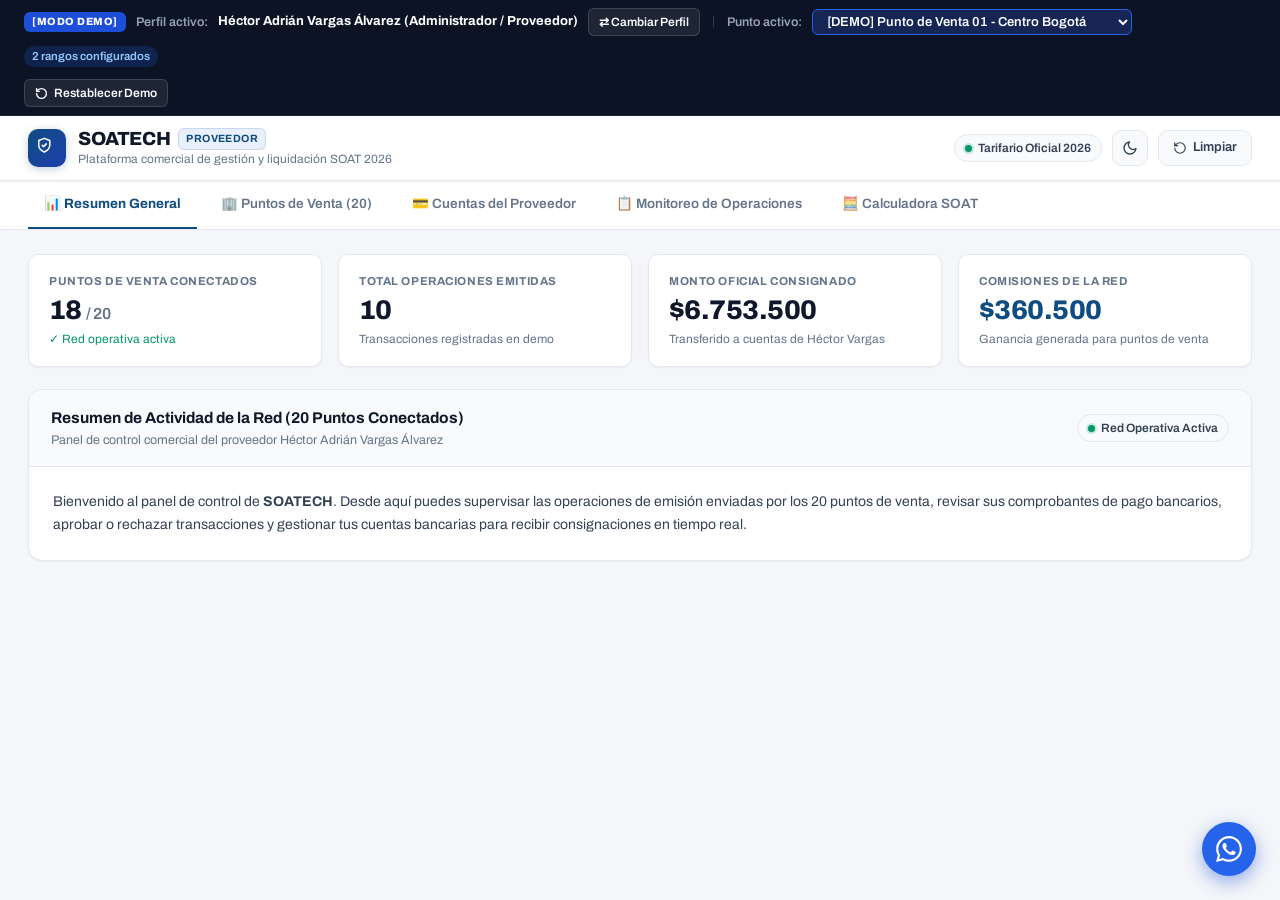
==== index.html @ 5b52b64f "fix: reparar app.js tras merge duplicado y mejorar la demo Correcciones: - app.js tenía un merge mal" ====
<!doctype html>
<html lang="es" data-theme="light">
    <head>
        <meta charset="utf-8" />
        <meta name="viewport" content="width=device-width, initial-scale=1, viewport-fit=cover" />
        <title>SOATECH — Plataforma de Gestión y Liquidación SOAT</title>

        <!-- Tipografía Profesional y Legible -->
        <link rel="preconnect" href="https://fonts.googleapis.com" />
        <link rel="preconnect" href="https://fonts.gstatic.com" crossorigin />
        <link
            href="https://fonts.googleapis.com/css2?family=Archivo:wght@400;500;600;700;800&display=swap"
            rel="stylesheet"
        />

        <!-- Hojas de Estilos Modulares -->
        <link rel="stylesheet" href="css/styles.css" />
        <link rel="stylesheet" href="css/admin.css" />
        <link rel="stylesheet" href="css/pos.css" />
        <link rel="stylesheet" href="css/feedback.css" />
    </head>

    <body>
        <div class="app-container">
            <!-- ============================================================== -->
            <!-- 1. BARRA SUPERIOR DE CONTEXTO DEMO (EXCLUSIVA PARA DEMOSTRACIÓN)-->
            <!-- ============================================================== -->
            <aside class="demo-bar" aria-label="Control de demostración">
                <div class="demo-bar-info">
                    <span class="demo-pill">[MODO DEMO]</span>
                    <span class="demo-label">Perfil activo:</span>
                    <strong id="demoActiveProfileName" style="color: #ffffff">Héctor Vargas (Administrador)</strong>
                    <button
                        type="button"
                        class="btn-demo-switch"
                        id="btnOpenProfileModal"
                        title="Cambiar entre Administrador y Puntos de Venta para la presentación"
                    >
                        ⇄ Cambiar Perfil
                    </button>

                    <span class="demo-separator" aria-hidden="true">|</span>
                    <label for="selectDemoPos" class="demo-label">Punto activo:</label>
                    <select
                        id="selectDemoPos"
                        class="demo-pos-select"
                        title="Selecciona un punto de venta para probar sus comisiones personalizadas"
                    >
                        <!-- Inyectado dinámicamente con los 20 puntos de venta demo -->
                    </select>
                    <span class="demo-scheme-tag" id="demoSchemeTag">Esquema estándar</span>
                </div>

                <div class="demo-bar-actions">
                    <button
                        type="button"
                        class="btn-demo-reset"
                        id="btnDemoResetFactory"
                        title="Restablece comisiones, puntos y cuentas a los valores de fábrica iniciales"
                    >
                        <svg
                            width="13"
                            height="13"
                            viewBox="0 0 24 24"
                            fill="none"
                            stroke="currentColor"
                            stroke-width="2.5"
                            stroke-linecap="round"
                            stroke-linejoin="round"
                            aria-hidden="true"
                        >
                            <path d="M3 12a9 9 0 1 0 9-9 9.75 9.75 0 0 0-6.74 2.74L3 8" />
                            <path d="M3 3v5h5" />
                        </svg>
                        <span>Restablecer Demo</span>
                    </button>
                </div>
            </aside>

            <!-- ============================================================== -->
            <!-- 2. ENCABEZADO SUPERIOR SOATECH                                -->
            <!-- ============================================================== -->
            <header class="top-header">
                <div class="brand-wrapper">
                    <div class="brand-logo-container">
                        <svg
                            class="brand-logo"
                            viewBox="0 0 32 32"
                            fill="none"
                            stroke="currentColor"
                            stroke-width="2.2"
                            stroke-linecap="round"
                            stroke-linejoin="round"
                            aria-hidden="true"
                        >
                            <path d="M12 22s8-4 8-10V5l-8-3-8 3v7c0 6 8 10 8 10z" />
                            <path d="m9 12 2 2 4-4" />
                        </svg>
                    </div>
                    <div>
                        <div class="brand-title-row">
                            <h1 class="brand-title">SOATECH</h1>
                            <span class="brand-badge-sub" id="headerRoleBadge">Proveedor</span>
                        </div>
                        <p class="brand-meta">Plataforma comercial de gestión y liquidación SOAT 2026</p>
                    </div>
                </div>

                <div class="header-actions">
                    <div class="badge-vigencia" title="Tarifa oficial calculada para el año 2026">
                        <span class="indicator-dot"></span>
                        <span>Tarifario Oficial 2026</span>
                    </div>

                    <button
                        type="button"
                        class="btn-icon"
                        id="btnThemeToggle"
                        title="Cambiar tema claro/oscuro"
                        aria-label="Cambiar tema"
                    >
                        <!-- Icono inyectado por app.js -->
                    </button>

                    <button
                        type="button"
                        class="btn-reset"
                        id="btnReset"
                        title="Restablecer todos los campos de la calculadora"
                    >
                        <svg
                            width="14"
                            height="14"
                            viewBox="0 0 24 24"
                            fill="none"
                            stroke="currentColor"
                            stroke-width="2"
                            stroke-linecap="round"
                            stroke-linejoin="round"
                            aria-hidden="true"
                        >
                            <path d="M3 12a9 9 0 1 0 9-9 9.75 9.75 0 0 0-6.74 2.74L3 8" />
                            <path d="M3 3v5h5" />
                        </svg>
                        <span>Limpiar</span>
                    </button>
                </div>
            </header>

            <!-- ============================================================== -->
            <!-- 3. BARRA DE NAVEGACIÓN PRINCIPAL SEGÚN PERFIL                  -->
            <!-- ============================================================== -->
            <nav class="main-nav-tabs" id="mainNavTabs" aria-label="Navegación de módulos">
                <!-- Inyectado dinámicamente según el rol activo (Admin vs POS) -->
            </nav>

            <!-- Banner de alerta de vigencia si el año del sistema no coincide -->
            <div id="avisoVigencia" class="field-error-msg" style="display: none; margin: 16px 28px 0"></div>

            <!-- ============================================================== -->
            <!-- 4. CONTENEDOR DE VISTAS DE LA PLATAFORMA                       -->
            <!-- ============================================================== -->
            <div id="viewsWrapper">
                <!-- ============================================================ -->
                <!-- VISTA A: CALCULADORA SOAT (NÚCLEO PRINCIPAL)                  -->
                <!-- ============================================================ -->
                <div id="viewCalculadora" class="app-view">
                    <main class="workspace-main">
                        <!-- Columna Izquierda: Configuración de Datos en 3 Pasos -->
                        <section class="panel-input" aria-label="Datos del vehículo">
                            <!-- PASO 1: Servicio Oficial de Tránsito -->
                            <div class="step-card" id="stepCard1">
                                <div class="step-header">
                                    <div class="step-title-group">
                                        <span class="step-number">1</span>
                                        <div>
                                            <h2 class="step-title">Servicio del vehículo</h2>
                                            <p class="step-caption">
                                                Casilla “Servicio” en la licencia de tránsito (tarjeta de propiedad).
                                            </p>
                                        </div>
                                    </div>
                                    <span class="step-status-tag" id="stepTag1">Pendiente</span>
                                </div>
                                <div class="service-selector-grid" id="servicesGrid"></div>
                            </div>

                            <!-- PASO 2: Catálogo de Tipos de Vehículo -->
                            <div class="step-card" id="stepCard2">
                                <div class="step-header">
                                    <div class="step-title-group">
                                        <span class="step-number">2</span>
                                        <div>
                                            <h2 class="step-title">Tipo de vehículo</h2>
                                            <p class="step-caption">
                                                Selecciona el tipo registrado en la tarjeta de propiedad.
                                            </p>
                                        </div>
                                    </div>
                                    <span class="step-status-tag" id="stepTag2">Pendiente</span>
                                </div>
                                <div id="typesCatalog"></div>
                            </div>

                            <!-- PASO 3: Parámetros y Características Técnicas -->
                            <div class="step-card" id="stepCard3">
                                <div class="step-header">
                                    <div class="step-title-group">
                                        <span class="step-number">3</span>
                                        <div>
                                            <h2 class="step-title">Características requeridas</h2>
                                            <p class="step-caption">
                                                Datos específicos según el tipo de vehículo seleccionado.
                                            </p>
                                        </div>
                                    </div>
                                    <span class="step-status-tag" id="stepTag3">Pendiente</span>
                                </div>
                                <div class="params-container" id="paramsContainer"></div>
                            </div>
                        </section>

                        <!-- Columna Derecha: Panel de Liquidación y Resultados Inmediatos -->
                        <aside class="panel-summary" aria-label="Liquidación y resultados">
                            <div class="summary-sticky-card">
                                <div class="summary-header">
                                    <div class="summary-header-main">
                                        <span class="summary-header-icon">💳</span>
                                        <div>
                                            <span class="summary-header-title">Liquidación Comercial</span>
                                            <span class="summary-header-sub">Tarifario oficial Colombia 2026</span>
                                        </div>
                                    </div>
                                    <span class="summary-header-pos" id="summaryHeaderPos">Punto de Venta</span>
                                </div>
                                <div class="summary-body" id="summaryContainer" aria-live="polite"></div>
                            </div>
                        </aside>
                    </main>

                    <!-- Tabla Maestra Oficial 2026 -->
                    <section class="master-table-section" aria-label="Tarifario oficial completo">
                        <div class="table-card">
                            <div class="table-header">
                                <div>
                                    <h2 class="table-header-title">Tabla Maestra de Tarifas Oficiales SOAT 2026</h2>
                                    <p style="font-size: 12.5px; color: var(--text-muted); margin-top: 2px">
                                        Tarifas oficiales inmutables establecidas por la regulación nacional para el año
                                        2026.
                                    </p>
                                </div>
                                <div>
                                    <input
                                        type="text"
                                        id="tableSearch"
                                        class="table-search-input"
                                        placeholder="Buscar código, descripción o categoría..."
                                        aria-label="Buscar en tarifario"
                                    />
                                </div>
                            </div>
                            <div class="table-wrapper">
                                <table class="tariffs-table">
                                    <thead>
                                        <tr>
                                            <th style="width: 80px">Código</th>
                                            <th>Descripción Oficial</th>
                                            <th style="text-align: right">Tarifa Oficial (A Consignar)</th>
                                            <th style="text-align: right">Cobro Cliente</th>
                                            <th style="text-align: right">Comisión</th>
                                        </tr>
                                    </thead>
                                    <tbody id="tariffsTableBody"></tbody>
                                </table>
                            </div>
                            <div class="table-footer-notes">
                                <strong>Reglas de liquidación comercial:</strong>
                                El valor a consignar al proveedor corresponde exactamente al precio oficial del
                                tarifario 2026 para punto de venta. Al cliente se le cobra la tarifa oficial más la
                                comisión personalizada asignada a cada punto de venta. Se aplica
                                <em>«redondeo comercial SOATECH»</em> al múltiplo de $1.000 más cercano. Las motos de
                                hasta 200 c.c. poseen cobro plano reglamentario de $390.000.
                            </div>
                        </div>
                    </section>
                </div>

                <!-- ============================================================ -->
                <!-- VISTA B: RESUMEN Y MÉTRICAS ADMIN                            -->
                <!-- ============================================================ -->
                <div id="viewAdminDashboard" class="app-view admin-view-container" style="display: none">
                    <div class="kpi-grid" id="adminKpiGrid">
                        <!-- Inyectado dinámicamente -->
                    </div>

                    <div class="admin-table-card">
                        <div class="admin-card-header">
                            <div>
                                <h3 class="admin-card-title">Resumen de Actividad de la Red (20 Puntos Conectados)</h3>
                                <p style="font-size: 12.5px; color: var(--text-muted); margin-top: 2px">
                                    Panel de control comercial del proveedor Héctor Adrián Vargas Álvarez
                                </p>
                            </div>
                            <span class="badge-vigencia"><span class="indicator-dot"></span> Red Operativa Activa</span>
                        </div>
                        <div style="padding: 24px; color: var(--text-secondary); font-size: 14px; line-height: 1.6">
                            <p>
                                Bienvenido al panel de control de <strong>SOATECH</strong>. Desde aquí puedes supervisar
                                las operaciones de emisión enviadas por los 20 puntos de venta, revisar sus comprobantes
                                de pago bancarios, aprobar o rechazar transacciones y gestionar tus cuentas bancarias
                                para recibir consignaciones en tiempo real.
                            </p>
                        </div>
                    </div>
                </div>

                <!-- ============================================================ -->
                <!-- VISTA C: ADMINISTRACIÓN DE PUNTOS DE VENTA (20 POS)          -->
                <!-- ============================================================ -->
                <div id="viewAdminPos" class="app-view admin-view-container" style="display: none">
                    <!-- Tutorial Minimizable: ¿Necesitas modificar un punto de venta? -->
                    <div class="tutorial-banner-card" id="tutorialPosBanner">
                        <div class="tutorial-banner-content">
                            <div class="tutorial-icon-col">
                                <span class="tutorial-badge-icon">💡</span>
                            </div>
                            <div>
                                <h4 class="tutorial-banner-title">
                                    ¿Necesitas modificar o administrar un punto de venta?
                                </h4>
                                <p class="tutorial-banner-desc">
                                    Puedes <strong>activar o desactivar</strong> establecimientos con un solo clic para
                                    suspender temporalmente su emisión de operaciones sin perder su historial ni sus
                                    datos registrados. También puedes presionar el botón
                                    <strong>«⚙️ Comisiones»</strong> para ajustar sus rangos y montos personalizados de
                                    ganancia.
                                </p>
                            </div>
                        </div>
                        <button
                            type="button"
                            class="btn-minimize-tutorial"
                            id="btnMinimizarTutorialPos"
                            title="Minimizar este tutorial"
                        >
                            ✕ Ocultar
                        </button>
                    </div>

                    <!-- Botón flotante para restaurar tutorial minimizado -->
                    <div class="tutorial-help-pill-container" id="containerRestaurarTutorialPos" style="display: none">
                        <button
                            type="button"
                            class="tutorial-help-pill"
                            id="btnRestaurarTutorialPos"
                            title="Mostrar tutorial de puntos de venta"
                        >
                            <span>💡 Tutorial: Administrar Puntos</span>
                        </button>
                    </div>

                    <div class="admin-table-card">
                        <div class="admin-card-header">
                            <div>
                                <h3 class="admin-card-title">
                                    Administración de Puntos de Venta (20 Establecimientos)
                                </h3>
                                <p style="font-size: 12.5px; color: var(--text-muted); margin-top: 2px">
                                    Habilita o deshabilita puntos y configura sus esquemas de comisión personalizados.
                                </p>
                            </div>
                            <div class="admin-search-box">
                                <input
                                    type="text"
                                    id="searchPosInput"
                                    class="admin-input-search"
                                    placeholder="Buscar por nombre, ciudad o depto..."
                                />
                            </div>
                        </div>

                        <div class="table-wrapper">
                            <table class="tariffs-table">
                                <thead>
                                    <tr>
                                        <th>Código</th>
                                        <th>Establecimiento</th>
                                        <th>Ciudad / Depto</th>
                                        <th>Responsable</th>
                                        <th>Estado</th>
                                        <th>Esquema Comisión</th>
                                        <th style="text-align: right">Acciones</th>
                                    </tr>
                                </thead>
                                <tbody id="adminPosTableBody">
                                    <!-- Inyectado dinámicamente -->
                                </tbody>
                            </table>
                        </div>
                    </div>
                </div>

                <!-- ============================================================ -->
                <!-- VISTA D: DATOS DE CONSIGNACIÓN (EDICIÓN ADMIN)               -->
                <!-- ============================================================ -->
                <div id="viewAdminConsignacion" class="app-view admin-view-container" style="display: none">
                    <div class="admin-table-card">
                        <div class="admin-card-header">
                            <div>
                                <h3 class="admin-card-title">Administración de Cuentas del Proveedor</h3>
                                <p style="font-size: 12.5px; color: var(--text-muted); margin-top: 2px">
                                    Estas son las cuentas donde todos los puntos de venta transferirán el valor oficial
                                    del SOAT.
                                </p>
                            </div>
                            <button type="button" class="btn-primary-action" id="btnSaveConsignacionAdmin">
                                Guardar Cambios
                            </button>
                        </div>

                        <div class="admin-form-grid" id="adminConsignacionForms">
                            <!-- Inyectado dinámicamente -->
                        </div>
                    </div>
                </div>

                <!-- ============================================================ -->
                <!-- VISTA E: MONITOREO DE OPERACIONES (ADMIN GLOBAL)             -->
                <!-- ============================================================ -->
                <div id="viewAdminOperaciones" class="app-view admin-view-container" style="display: none">
                    <div class="admin-table-card">
                        <div class="admin-card-header">
                            <div>
                                <h3 class="admin-card-title">Historial Global de Operaciones y Auditoría de Pagos</h3>
                                <p style="font-size: 12.5px; color: var(--text-muted); margin-top: 2px">
                                    Haz clic en cualquier operación para abrir su comprobante bancario y aprobar o
                                    rechazar la transacción.
                                </p>
                            </div>
                            <div class="admin-search-box">
                                <select
                                    id="filterPosSelect"
                                    class="form-input"
                                    style="height: 38px; padding: 0 8px; font-size: 13px"
                                >
                                    <option value="">Todos los puntos de venta</option>
                                </select>

                                <select
                                    id="filterEstadoSelectAdmin"
                                    class="form-input"
                                    style="height: 38px; padding: 0 8px; font-size: 13px"
                                >
                                    <option value="">Todos los estados</option>
                                    <option value="Pendiente de revisión">Pendiente de revisión</option>
                                    <option value="Confirmada">Confirmadas</option>
                                    <option value="Rechazada">Rechazadas</option>
                                </select>

                                <input
                                    type="text"
                                    id="searchOperacionesInput"
                                    class="admin-input-search"
                                    placeholder="Buscar ID, placa, vehículo o referencia..."
                                />
                            </div>
                        </div>

                        <div class="table-wrapper">
                            <table class="tariffs-table">
                                <thead>
                                    <tr>
                                        <th>ID Operación</th>
                                        <th>Punto de Venta</th>
                                        <th>Fecha y Hora</th>
                                        <th>Vehículo / Placa</th>
                                        <th style="text-align: right">A Consignar</th>
                                        <th style="text-align: right">Comisión POS</th>
                                        <th style="text-align: right">Total Cobrado</th>
                                        <th>Estado</th>
                                        <th style="text-align: center">Detalle</th>
                                    </tr>
                                </thead>
                                <tbody id="adminOperacionesTableBody">
                                    <!-- Inyectado dinámicamente -->
                                </tbody>
                            </table>
                        </div>
                    </div>
                </div>

                <!-- ============================================================ -->
                <!-- VISTA F: DATOS DE CONSIGNACIÓN (CONSULTA PUNTO DE VENTA)     -->
                <!-- ============================================================ -->
                <div id="viewPosConsignacion" class="app-view admin-view-container" style="display: none">
                    <div class="admin-table-card" style="padding: 24px">
                        <div style="margin-bottom: 20px">
                            <h2
                                style="
                                    font-size: 20px;
                                    font-weight: 800;
                                    color: var(--text-primary);
                                    margin-bottom: 4px;
                                "
                            >
                                Cuentas Oficiales para Consignar al Proveedor
                            </h2>
                            <p style="font-size: 13.5px; color: var(--text-muted)">
                                Transfiere el <strong>valor oficial a consignar</strong> a cualquiera de las siguientes
                                cuentas habilitadas por el proveedor oficial
                                <strong>Héctor Adrián Vargas Álvarez</strong>:
                            </p>
                        </div>

                        <div class="consignacion-grid" id="posConsignacionCards">
                            <!-- Inyectado dinámicamente con copiado de número y llave Daviplata -->
                        </div>

                        <!-- Bloque de Soporte del Proveedor (Héctor Vargas - Verde) -->
                        <div style="margin-top: 28px">
                            <div class="support-provider-card">
                                <div class="support-banner-info">
                                    <span class="support-tag-provider">Atención del Proveedor</span>
                                    <h3 class="support-banner-title">
                                        ¿Tienes dudas sobre una consignación o necesitas soporte del proveedor?
                                    </h3>
                                    <p class="support-banner-desc">
                                        Comunícate directamente con <strong>Héctor Vargas</strong> para verificar
                                        acreditaciones o asistencia comercial.
                                    </p>
                                </div>
                                <a
                                    href="https://wa.me/573203388051?text=Hola%20H%C3%A9ctor,%20necesito%20asistencia%20con%20una%20consignaci%C3%B3n%20en%20SOATECH"
                                    class="btn-whatsapp-provider"
                                    target="_blank"
                                    rel="noopener"
                                >
                                    <svg width="20" height="20" viewBox="0 0 24 24" fill="currentColor">
                                        <path
                                            d="M.057 24l1.687-6.163c-1.041-1.804-1.588-3.849-1.587-5.946.003-6.556 5.338-11.891 11.893-11.891 3.181.001 6.167 1.24 8.413 3.488 2.245 2.248 3.481 5.236 3.48 8.414-.003 6.557-5.338 11.892-11.893 11.892-1.99-.001-3.951-.5-5.688-1.448l-6.305 1.654zm6.597-3.807c1.676.995 3.276 1.591 5.392 1.592 5.448 0 9.886-4.434 9.889-9.885.002-5.462-4.415-9.89-9.881-9.892-5.452 0-9.887 4.434-9.889 9.884-.001 2.225.651 3.891 1.746 5.634l-.999 3.648 3.742-.981zm11.387-5.464c-.074-.124-.272-.198-.57-.347-.297-.149-1.758-.868-2.031-.967-.272-.099-.47-.149-.669.149-.198.297-.768.967-.941 1.165-.173.198-.347.223-.644.074-.297-.149-1.255-.462-2.39-1.475-.883-.788-1.48-1.761-1.653-2.059-.173-.297-.018-.458.13-.606.134-.133.297-.347.446-.521.151-.172.2-.296.3-.495.099-.198.05-.372-.025-.521-.075-.148-.669-1.611-.916-2.206-.242-.579-.487-.501-.669-.51l-.57-.01c-.198 0-.52.074-.792.372s-1.04 1.016-1.04 2.479 1.065 2.876 1.213 3.074c.149.198 2.095 3.2 5.076 4.487.709.306 1.263.489 1.694.626.712.226 1.36.194 1.872.118.571-.085 1.758-.719 2.006-1.413.248-.695.248-1.29.173-1.414z"
                                        />
                                    </svg>
                                    <span>WhatsApp Proveedor (Héctor)</span>
                                </a>
                            </div>
                        </div>
                    </div>
                </div>

                <!-- ============================================================ -->
                <!-- VISTA G: MIS COMISIONES (PUNTO DE VENTA)                     -->
                <!-- ============================================================ -->
                <div id="viewPosComisiones" class="app-view admin-view-container" style="display: none">
                    <div class="admin-table-card">
                        <div class="admin-card-header">
                            <div>
                                <h3 class="admin-card-title">Estructura de Comisiones de tu Establecimiento</h3>
                                <p style="font-size: 12.5px; color: var(--text-muted); margin-top: 2px">
                                    Estas son las comisiones asignadas por el proveedor Héctor Vargas para tu punto de
                                    venta.
                                </p>
                            </div>
                            <span class="badge-vigencia" id="posComisionesBadge">Configuración Activa</span>
                        </div>
                        <div class="table-wrapper">
                            <table class="tariffs-table">
                                <thead>
                                    <tr>
                                        <th>Rango de Precio SOAT</th>
                                        <th style="text-align: right">Comisión por Venta</th>
                                        <th>Descripción / Condición</th>
                                    </tr>
                                </thead>
                                <tbody id="posComisionesTableBody">
                                    <!-- Inyectado dinámicamente -->
                                </tbody>
                            </table>
                        </div>
                    </div>
                </div>

                <!-- ============================================================ -->
                <!-- VISTA H: MIS OPERACIONES (PUNTO DE VENTA)                    -->
                <!-- ============================================================ -->
                <div id="viewPosOperaciones" class="app-view admin-view-container" style="display: none">
                    <div class="admin-table-card">
                        <div class="admin-card-header">
                            <div>
                                <h3 class="admin-card-title">Historial de Operaciones de tu Punto de Venta</h3>
                                <p style="font-size: 12.5px; color: var(--text-muted); margin-top: 2px">
                                    Ventas de SOAT emitidas exclusivamente por tu establecimiento con seguimiento de
                                    estado.
                                </p>
                            </div>
                            <div class="admin-search-box">
                                <select
                                    id="filterEstadoSelectPos"
                                    class="form-input"
                                    style="height: 38px; padding: 0 8px; font-size: 13px"
                                >
                                    <option value="">Todos los estados</option>
                                    <option value="Pendiente de revisión">Pendiente de revisión</option>
                                    <option value="Confirmada">Confirmadas</option>
                                    <option value="Rechazada">Rechazadas</option>
                                </select>
                            </div>
                        </div>
                        <div class="table-wrapper">
                            <table class="tariffs-table">
                                <thead>
                                    <tr>
                                        <th>ID Operación</th>
                                        <th>Fecha y Hora</th>
                                        <th>Vehículo / Placa</th>
                                        <th style="text-align: right">Valor a Consignar</th>
                                        <th style="text-align: right">Tu Comisión</th>
                                        <th style="text-align: right">Total Cobrado</th>
                                        <th>Estado</th>
                                        <th style="text-align: center">Acción</th>
                                    </tr>
                                </thead>
                                <tbody id="posOperacionesTableBody">
                                    <!-- Inyectado dinámicamente -->
                                </tbody>
                            </table>
                        </div>
                    </div>
                </div>

                <!-- ============================================================ -->
                <!-- VISTA I: SOPORTE TÉCNICO DIRECTO (SEPARACIÓN ESTRICTA)       -->
                <!-- ============================================================ -->
                <div id="viewPosSoporte" class="app-view admin-view-container" style="display: none">
                    <div class="support-channels-grid">
                        <!-- Canal 1: Soporte Técnico SOATECH (Plataforma - AZUL INSTITUCIONAL) -->
                        <div class="support-channel-card channel-platform">
                            <div class="channel-badge platform-badge">Soporte Plataforma</div>
                            <h3 class="channel-title">Soporte Técnico SOATECH</h3>
                            <p class="channel-desc">
                                Atención sobre el funcionamiento de la plataforma web, incidencias en la calculadora,
                                problemas de inicio de sesión o dudas técnicas generales del sistema.
                            </p>
                            <div class="channel-info-item">
                                <span class="info-label">Línea de soporte técnico:</span>
                                <span class="info-val">+57 324 442 5912</span>
                            </div>
                            <a
                                href="https://wa.me/573244425912?text=Hola,%20necesito%20soporte%20t%C3%A9cnico%20en%20la%20plataforma%20SOATECH"
                                class="btn-channel-action btn-blue-action"
                                target="_blank"
                                rel="noopener"
                            >
                                <svg width="18" height="18" viewBox="0 0 24 24" fill="currentColor">
                                    <path
                                        d="M.057 24l1.687-6.163c-1.041-1.804-1.588-3.849-1.587-5.946.003-6.556 5.338-11.891 11.893-11.891 3.181.001 6.167 1.24 8.413 3.488 2.245 2.248 3.481 5.236 3.48 8.414-.003 6.557-5.338 11.892-11.893 11.892-1.99-.001-3.951-.5-5.688-1.448l-6.305 1.654zm6.597-3.807c1.676.995 3.276 1.591 5.392 1.592 5.448 0 9.886-4.434 9.889-9.885.002-5.462-4.415-9.89-9.881-9.892-5.452 0-9.887 4.434-9.889 9.884-.001 2.225.651 3.891 1.746 5.634l-.999 3.648 3.742-.981zm11.387-5.464c-.074-.124-.272-.198-.57-.347-.297-.149-1.758-.868-2.031-.967-.272-.099-.47-.149-.669.149-.198.297-.768.967-.941 1.165-.173.198-.347.223-.644.074-.297-.149-1.255-.462-2.39-1.475-.883-.788-1.48-1.761-1.653-2.059-.173-.297-.018-.458.13-.606.134-.133.297-.347.446-.521.151-.172.2-.296.3-.495.099-.198.05-.372-.025-.521-.075-.148-.669-1.611-.916-2.206-.242-.579-.487-.501-.669-.51l-.57-.01c-.198 0-.52.074-.792.372s-1.04 1.016-1.04 2.479 1.065 2.876 1.213 3.074c.149.198 2.095 3.2 5.076 4.487.709.306 1.263.489 1.694.626.712.226 1.36.194 1.872.118.571-.085 1.758-.719 2.006-1.413.248-.695.248-1.29.173-1.414z"
                                    />
                                </svg>
                                <span>Contactar Soporte SOATECH</span>
                            </a>
                        </div>

                        <!-- Canal 2: Soporte del Proveedor (Héctor Vargas - VERDE PROVEEDOR) -->
                        <div class="support-channel-card channel-provider">
                            <div class="channel-badge provider-badge">Proveedor Oficial</div>
                            <h3 class="channel-title">Soporte del Proveedor</h3>
                            <p class="channel-desc">
                                Atención directa con <strong>Héctor Vargas</strong> para confirmación de consignaciones,
                                revisión de pagos rechazados, aclaración de comisiones o emisiones especiales.
                            </p>
                            <div class="channel-info-item">
                                <span class="info-label">Contacto del proveedor:</span>
                                <span class="info-val">320 338 80 51 (Héctor Vargas)</span>
                            </div>
                            <a
                                href="https://wa.me/573203388051?text=Hola%20H%C3%A9ctor,%20necesito%20asistencia%20con%20una%20consignaci%C3%B3n%20en%20SOATECH"
                                class="btn-channel-action btn-green-action"
                                target="_blank"
                                rel="noopener"
                            >
                                <svg width="18" height="18" viewBox="0 0 24 24" fill="currentColor">
                                    <path
                                        d="M.057 24l1.687-6.163c-1.041-1.804-1.588-3.849-1.587-5.946.003-6.556 5.338-11.891 11.893-11.891 3.181.001 6.167 1.24 8.413 3.488 2.245 2.248 3.481 5.236 3.48 8.414-.003 6.557-5.338 11.892-11.893 11.892-1.99-.001-3.951-.5-5.688-1.448l-6.305 1.654zm6.597-3.807c1.676.995 3.276 1.591 5.392 1.592 5.448 0 9.886-4.434 9.889-9.885.002-5.462-4.415-9.89-9.881-9.892-5.452 0-9.887 4.434-9.889 9.884-.001 2.225.651 3.891 1.746 5.634l-.999 3.648 3.742-.981zm11.387-5.464c-.074-.124-.272-.198-.57-.347-.297-.149-1.758-.868-2.031-.967-.272-.099-.47-.149-.669.149-.198.297-.768.967-.941 1.165-.173.198-.347.223-.644.074-.297-.149-1.255-.462-2.39-1.475-.883-.788-1.48-1.761-1.653-2.059-.173-.297-.018-.458.13-.606.134-.133.297-.347.446-.521.151-.172.2-.296.3-.495.099-.198.05-.372-.025-.521-.075-.148-.669-1.611-.916-2.206-.242-.579-.487-.501-.669-.51l-.57-.01c-.198 0-.52.074-.792.372s-1.04 1.016-1.04 2.479 1.065 2.876 1.213 3.074c.149.198 2.095 3.2 5.076 4.487.709.306 1.263.489 1.694.626.712.226 1.36.194 1.872.118.571-.085 1.758-.719 2.006-1.413.248-.695.248-1.29.173-1.414z"
                                    />
                                </svg>
                                <span>Contactar a Héctor Vargas</span>
                            </a>
                        </div>
                    </div>
                </div>
            </div>

            <!-- ============================================================== -->
            <!-- 5. BOTÓN FLOTANTE RÁPIDO DE WHATSAPP (SOPORTE SOATECH - AZUL)  -->
            <!-- ============================================================== -->
            <a
                href="https://wa.me/573244425912?text=Hola,%20necesito%20soporte%20t%C3%A9cnico%20en%20la%20plataforma%20SOATECH"
                class="floating-whatsapp-btn"
                target="_blank"
                rel="noopener"
                title="Soporte técnico SOATECH vía WhatsApp"
                aria-label="WhatsApp Soporte Técnico SOATECH"
            >
                <svg width="26" height="26" viewBox="0 0 24 24" fill="currentColor">
                    <path
                        d="M.057 24l1.687-6.163c-1.041-1.804-1.588-3.849-1.587-5.946.003-6.556 5.338-11.891 11.893-11.891 3.181.001 6.167 1.24 8.413 3.488 2.245 2.248 3.481 5.236 3.48 8.414-.003 6.557-5.338 11.892-11.893 11.892-1.99-.001-3.951-.5-5.688-1.448l-6.305 1.654zm6.597-3.807c1.676.995 3.276 1.591 5.392 1.592 5.448 0 9.886-4.434 9.889-9.885.002-5.462-4.415-9.89-9.881-9.892-5.452 0-9.887 4.434-9.889 9.884-.001 2.225.651 3.891 1.746 5.634l-.999 3.648 3.742-.981zm11.387-5.464c-.074-.124-.272-.198-.57-.347-.297-.149-1.758-.868-2.031-.967-.272-.099-.47-.149-.669.149-.198.297-.768.967-.941 1.165-.173.198-.347.223-.644.074-.297-.149-1.255-.462-2.39-1.475-.883-.788-1.48-1.761-1.653-2.059-.173-.297-.018-.458.13-.606.134-.133.297-.347.446-.521.151-.172.2-.296.3-.495.099-.198.05-.372-.025-.521-.075-.148-.669-1.611-.916-2.206-.242-.579-.487-.501-.669-.51l-.57-.01c-.198 0-.52.074-.792.372s-1.04 1.016-1.04 2.479 1.065 2.876 1.213 3.074c.149.198 2.095 3.2 5.076 4.487.709.306 1.263.489 1.694.626.712.226 1.36.194 1.872.118.571-.085 1.758-.719 2.006-1.413.248-.695.248-1.29.173-1.414z"
                    />
                </svg>
                <span class="floating-tooltip">Soporte Técnico SOATECH</span>
            </a>

            <!-- ============================================================== -->
            <!-- 6. MODALES DEMO DE LA PLATAFORMA                              -->
            <!-- ============================================================== -->

            <!-- Modal 1: Selector Rápido de Perfil Demo -->
            <div class="modal-backdrop" id="modalDemoAuth">
                <div class="modal-content">
                    <div class="modal-header">
                        <h3 class="modal-title">Acceso y Selección de Perfil Demo</h3>
                        <button type="button" class="modal-close-btn" id="btnCloseAuthModal">&times;</button>
                    </div>
                    <div class="modal-body">
                        <p style="font-size: 13px; color: var(--text-muted); line-height: 1.4">
                            Esta es una <strong>herramienta de presentación comercial</strong>. Permite ingresar
                            inmediatamente como el Proveedor Héctor Vargas o como cualquiera de los Puntos de Venta para
                            evidenciar cómo cambian los permisos y las pantallas:
                        </p>

                        <div style="display: flex; flex-direction: column; gap: 12px; margin-top: 12px">
                            <button
                                type="button"
                                class="service-btn"
                                id="btnSelectAdminProfile"
                                style="border-left: 4px solid var(--accent-primary)"
                            >
                                <span class="service-btn-title">🛡️ Administrador / Proveedor (Héctor Vargas)</span>
                                <span class="service-btn-desc"
                                    >Acceso a los 20 puntos de venta, comisiones, auditoría de comprobantes y monitoreo
                                    global de operaciones.</span
                                >
                            </button>

                            <button
                                type="button"
                                class="service-btn"
                                id="btnSelectPos1Profile"
                                style="border-left: 4px solid var(--success-solid)"
                            >
                                <span class="service-btn-title">🏪 Punto de Venta 01 (Bogotá - Esquema Estándar)</span>
                                <span class="service-btn-desc"
                                    >Calculadora de mostrador con comisión estándar ($25k / $30k), consulta de cuentas y
                                    registro de operaciones.</span
                                >
                            </button>

                            <button
                                type="button"
                                class="service-btn"
                                id="btnSelectPos2Profile"
                                style="border-left: 4px solid #8b5cf6"
                            >
                                <span class="service-btn-title"
                                    >🏪 Punto de Venta 02 (Medellín - Esquema Preferencial)</span
                                >
                                <span class="service-btn-desc"
                                    >Calculadora de mostrador con comisiones mayores ($30k / $35k) para demostrar
                                    liquidación diferenciada.</span
                                >
                            </button>
                        </div>
                    </div>
                    <div class="modal-footer">
                        <button type="button" class="btn-action-sm" id="btnCancelAuthModal">Cerrar</button>
                    </div>
                </div>
            </div>

            <!-- Modal 2: Editor de Comisiones de Punto de Venta (Admin) -->
            <div class="modal-backdrop" id="modalEditComisiones">
                <div class="modal-content">
                    <div class="modal-header">
                        <h3 class="modal-title" id="editComisionesTitle">Configurar Comisiones del Punto</h3>
                        <button type="button" class="modal-close-btn" id="btnCloseComisionesModal">&times;</button>
                    </div>
                    <div class="modal-body">
                        <div id="comisionesFormContainer">
                            <!-- Inyectado dinámicamente -->
                        </div>
                    </div>
                    <div class="modal-footer">
                        <button type="button" class="btn-action-sm" id="btnCancelComisionesModal">Cancelar</button>
                        <button type="button" class="btn-primary-action" id="btnSaveComisionesModal">
                            Guardar Comisiones
                        </button>
                    </div>
                </div>
            </div>

            <!-- Modal 3: Detalle de Operación y Auditoría de Comprobante (Admin - Héctor) -->
            <div class="modal-backdrop" id="modalDetalleOperacionAdmin">
                <div class="modal-content modal-content-wide">
                    <div class="modal-header">
                        <div id="detalleOpHeader">
                            <h3 class="modal-title">Detalle de Operación</h3>
                            <span style="font-size: 12px; color: var(--text-muted)"
                                >Auditoría de pago y comprobante</span
                            >
                        </div>
                        <button type="button" class="modal-close-btn" id="btnCerrarDetalleOpModal">&times;</button>
                    </div>
                    <div class="modal-body" id="detalleOpBody">
                        <!-- Inyectado dinámicamente con desglose, comprobante e historial -->
                    </div>
                    <div class="modal-footer" id="detalleOpFooter">
                        <!-- Botones inyectados dinámicamente según el estado (Confirmar/Rechazar si está pendiente) -->
                    </div>
                </div>
            </div>

            <!-- Modal 4: Registrar Operación con Comprobante (Punto de Venta) -->
            <div class="modal-backdrop" id="modalRegistroPagoPos">
                <div class="modal-content">
                    <div class="modal-header">
                        <h3 class="modal-title">Registrar Operación con Comprobante</h3>
                        <button type="button" class="modal-close-btn" id="btnCerrarRegistroPagoPos">&times;</button>
                    </div>
                    <div class="modal-body" id="registroPagoBody">
                        <!-- Inyectado dinámicamente con desglose y formulario de comprobante -->
                    </div>
                    <div class="modal-footer">
                        <button type="button" class="btn-action-sm" id="btnCancelarPagoPos">Cancelar</button>
                        <button type="button" class="btn-primary-action" id="btnEnviarPagoPos">
                            Enviar para Revisión
                        </button>
                    </div>
                </div>
            </div>

            <!-- Modal 5: Corregir y Reenviar Comprobante Rechazado (Punto de Venta) -->
            <div class="modal-backdrop" id="modalCorregirPagoPos">
                <div class="modal-content">
                    <div class="modal-header">
                        <h3 class="modal-title" style="color: var(--error-text)">Corregir Comprobante Rechazado</h3>
                        <button type="button" class="modal-close-btn" id="btnCerrarCorregirPagoPos">&times;</button>
                    </div>
                    <div class="modal-body" id="corregirPagoBody">
                        <!-- Inyectado dinámicamente con motivo del rechazo y nuevos campos -->
                    </div>
                    <div class="modal-footer">
                        <button type="button" class="btn-action-sm" id="btnCancelarCorregirPos">Cancelar</button>
                        <button type="button" class="btn-primary-action" id="btnEnviarCorregirPos">
                            Reenviar Comprobante Corregido
                        </button>
                    </div>
                </div>
            </div>
        </div>

        <!-- ============================================================== -->
        <!-- 7. SCRIPTS MODULARES (CAPA DE SERVICIOS Y MOTOR DE CÁLCULO)   -->
        <!-- ============================================================== -->
        <script src="js/data/mockData.js"></script>
        <script src="js/services/mockStorage.js"></script>
        <script src="js/services/authService.js"></script>
        <script src="js/services/posService.js"></script>
        <script src="js/services/consignacionService.js"></script>
        <script src="js/services/operacionesService.js"></script>

        <!-- Motor Oficial de Tarifas y Cálculo SOAT 2026 -->
        <script src="js/tarifas.js"></script>
        <script src="js/calculadora.js"></script>

        <!-- Orquestador Principal de la Plataforma -->
        <script src="js/app.js"></script>
    </body>
</html>
---- css/styles.css ----
/**
 * ============================================================================
 * ESTILOS VISUALES GENERALES — PLATAFORMA SOATECH 2026
 * ============================================================================
 * Identidad Visual: Minimalista, editorial, profesional y comercial.
 * Aprovechamiento de pantalla completa sin clichés de IA.
 * Paleta coherente: Azul institucional, Verde proveedor/aprobado, Naranja advertencia/pendiente, Rojo crítico/rechazado.
 */

/* ----------------------------------------------------------------------------
 * 1. Variables de Diseño (Design Tokens) - Modo Claro y Oscuro
 * ------------------------------------------------------------------------- */
:root {
    /* Paleta Neutra Editorial (Modo Claro) */
    --bg-app: #f4f6f9;
    --bg-surface: #ffffff;
    --bg-surface-alt: #f8fafc;
    --bg-hover: #f1f5f9;
    --bg-active: #e2e8f0;

    /* Tipografía y Textos */
    --text-primary: #0f172a;
    --text-secondary: #334155;
    --text-muted: #64748b;
    --text-inverted: #ffffff;

    /* Bordes y Separadores */
    --border-subtle: #e2e8f0;
    --border-medium: #cbd5e1;
    --border-strong: #94a3b8;

    /* Semántica de Colores SOATECH */
    /* Azul: Institucional y Soporte Técnico de la Plataforma */
    --accent-primary: #0f4c81;
    --accent-hover: #0b3761;
    --accent-subtle: #e8f0fe;
    --color-blue-brand: #2563eb;
    --color-blue-bg: #eff6ff;
    --color-blue-border: #bfdbfe;

    /* Verde: Proveedor, Operaciones Confirmadas y Ganancia Positiva */
    --success-bg: #ecfdf5;
    --success-border: #a7f3d0;
    --success-text: #065f46;
    --success-solid: #059669;
    --color-green-provider: #059669;

    /* Naranja: Operaciones Pendientes de Revisión y Advertencias */
    --warning-bg: #fffbeb;
    --warning-border: #fde68a;
    --warning-text: #92400e;
    --warning-solid: #d97706;
    --color-orange-pending: #d97706;

    /* Rojo: Operaciones Rechazadas y Acciones Críticas */
    --error-bg: #fef2f2;
    --error-border: #fecaca;
    --error-text: #991b1b;
    --error-solid: #dc2626;
    --color-red-rejected: #dc2626;

    /* Fila destacada en tabla */
    --highlight-bg: #fef3c7;
    --highlight-border: #f59e0b;

    /* Sombras discretas de precisión */
    --shadow-xs: 0 1px 2px 0 rgba(0, 0, 0, 0.05);
    --shadow-sm: 0 1px 3px 0 rgba(0, 0, 0, 0.07), 0 1px 2px -1px rgba(0, 0, 0, 0.05);
    --shadow-md: 0 4px 6px -1px rgba(0, 0, 0, 0.07), 0 2px 4px -2px rgba(0, 0, 0, 0.05);
    --shadow-lg: 0 10px 15px -3px rgba(0, 0, 0, 0.08), 0 4px 6px -4px rgba(0, 0, 0, 0.05);
    --shadow-xl: 0 20px 25px -5px rgba(0, 0, 0, 0.1), 0 8px 10px -6px rgba(0, 0, 0, 0.05);

    /* Radios y Tamaños */
    --radius-sm: 6px;
    --radius-md: 10px;
    --radius-lg: 14px;
    --radius-xl: 18px;
    --radius-full: 9999px;

    /* Fuentes */
    --font-sans: 'Archivo', -apple-system, BlinkMacSystemFont, 'Segoe UI', Roboto, Helvetica, Arial, sans-serif;
    --font-mono: ui-monospace, SFMono-Regular, Menlo, Monaco, Consolas, monospace;
}

[data-theme='dark'] {
    /* Paleta Oscura Profesional (Slate Mate Fintech) */
    --bg-app: #090d16;
    --bg-surface: #111827;
    --bg-surface-alt: #1a2234;
    --bg-hover: #222d42;
    --bg-active: #2b3852;

    --text-primary: #f8fafc;
    --text-secondary: #cbd5e1;
    --text-muted: #8492a6;
    --text-inverted: #090d16;

    --border-subtle: #243048;
    --border-medium: #374665;
    --border-strong: #4f638a;

    --accent-primary: #388bfd;
    --accent-hover: #58a6ff;
    --accent-subtle: #17263c;
    --color-blue-brand: #388bfd;
    --color-blue-bg: #142338;
    --color-blue-border: #243d60;

    --success-bg: #062a1c;
    --success-border: #134e38;
    --success-text: #34d399;
    --success-solid: #10b981;
    --color-green-provider: #10b981;

    --warning-bg: #2d1e04;
    --warning-border: #5a3c0a;
    --warning-text: #fbbf24;
    --warning-solid: #f59e0b;
    --color-orange-pending: #f59e0b;

    --error-bg: #2d0d12;
    --error-border: #5a1923;
    --error-text: #f87171;
    --error-solid: #ef4444;
    --color-red-rejected: #ef4444;

    --highlight-bg: #3c3008;
    --highlight-border: #d97706;

    --shadow-xs: 0 1px 2px 0 rgba(0, 0, 0, 0.4);
    --shadow-sm: 0 1px 3px 0 rgba(0, 0, 0, 0.5);
    --shadow-md: 0 4px 6px -1px rgba(0, 0, 0, 0.6);
    --shadow-lg: 0 10px 15px -3px rgba(0, 0, 0, 0.7);
    --shadow-xl: 0 20px 25px -5px rgba(0, 0, 0, 0.8);
}

/* ----------------------------------------------------------------------------
 * 2. Reset y Reglas Base
 * ------------------------------------------------------------------------- */
*,
*::before,
*::after {
    box-sizing: border-box;
    margin: 0;
    padding: 0;
}

html,
body {
    height: 100%;
}

body {
    background-color: var(--bg-app);
    color: var(--text-primary);
    font-family: var(--font-sans);
    font-size: 14.5px;
    line-height: 1.5;
    -webkit-font-smoothing: antialiased;
    -moz-osx-font-smoothing: grayscale;
    font-feature-settings:
        'tnum' on,
        'lnum' on;
}

button,
input,
select,
textarea {
    font: inherit;
    color: inherit;
}

/* ----------------------------------------------------------------------------
 * 3. Estructura Principal a Pantalla Completa (Full-Page Layout)
 * ------------------------------------------------------------------------- */
.app-container {
    display: flex;
    flex-direction: column;
    min-height: 100vh;
}

/* Barra de Contexto Modo Demo (Exclusiva de Demostración) */
.demo-bar {
    background: #0b1324;
    color: #f8fafc;
    padding: 8px 24px;
    display: flex;
    flex-wrap: wrap;
    align-items: center;
    justify-content: space-between;
    gap: 12px;
    font-size: 13px;
    border-bottom: 1px solid #1e293b;
    z-index: 50;
}

.demo-bar-info {
    display: flex;
    align-items: center;
    flex-wrap: wrap;
    gap: 10px;
}

.demo-pill {
    background: #1d4ed8;
    color: #ffffff;
    font-size: 10.5px;
    font-weight: 800;
    padding: 2px 8px;
    border-radius: var(--radius-sm);
    letter-spacing: 0.05em;
    text-transform: uppercase;
}

.demo-label {
    font-weight: 600;
    color: #94a3b8;
    font-size: 12.5px;
}

.demo-separator {
    color: #334155;
    user-select: none;
    margin: 0 2px;
}

.demo-pos-select {
    background: #172554;
    color: #f8fafc;
    border: 1px solid #2563eb;
    border-radius: var(--radius-sm);
    padding: 4px 10px;
    font-size: 13px;
    font-weight: 600;
    cursor: pointer;
    max-width: 320px;
    transition: all 0.15s ease;
}

.demo-pos-select:focus {
    outline: none;
    box-shadow: 0 0 0 2px rgba(56, 139, 253, 0.4);
}

.demo-scheme-tag {
    font-size: 11.5px;
    color: #93c5fd;
    background: rgba(37, 99, 235, 0.2);
    padding: 2px 8px;
    border-radius: var(--radius-full);
    font-weight: 600;
}

.demo-bar-actions {
    display: flex;
    align-items: center;
    gap: 8px;
}

.btn-demo-switch,
.btn-demo-reset {
    display: inline-flex;
    align-items: center;
    gap: 6px;
    background: rgba(255, 255, 255, 0.08);
    border: 1px solid rgba(255, 255, 255, 0.15);
    color: #f8fafc;
    font-size: 12px;
    font-weight: 600;
    padding: 4px 10px;
    border-radius: var(--radius-sm);
    cursor: pointer;
    transition: all 0.15s ease;
}

.btn-demo-switch:hover,
.btn-demo-reset:hover {
    background: rgba(255, 255, 255, 0.18);
    border-color: rgba(255, 255, 255, 0.3);
    transform: translateY(-1px);
}

/* Barra Superior SOATECH */
.top-header {
    background: var(--bg-surface);
    border-bottom: 1px solid var(--border-subtle);
    padding: 12px 28px;
    display: flex;
    align-items: center;
    justify-content: space-between;
    gap: 16px;
    position: sticky;
    top: 0;
    z-index: 40;
    box-shadow: var(--shadow-xs);
}

.brand-wrapper {
    display: flex;
    align-items: center;
    gap: 12px;
}

.brand-logo-container {
    width: 38px;
    height: 38px;
    border-radius: var(--radius-md);
    background: linear-gradient(135deg, var(--accent-primary) 0%, #1e40af 100%);
    display: flex;
    align-items: center;
    justify-content: center;
    color: #ffffff;
    box-shadow: 0 2px 8px rgba(15, 76, 129, 0.25);
}

.brand-logo {
    width: 22px;
    height: 22px;
}

.brand-title-row {
    display: flex;
    align-items: center;
    gap: 8px;
}

.brand-title {
    font-size: 19px;
    font-weight: 800;
    letter-spacing: -0.02em;
    color: var(--text-primary);
    line-height: 1.1;
}

.brand-badge-sub {
    font-size: 10.5px;
    font-weight: 700;
    text-transform: uppercase;
    background: var(--accent-subtle);
    color: var(--accent-primary);
    border: 1px solid rgba(15, 76, 129, 0.15);
    padding: 2px 7px;
    border-radius: var(--radius-sm);
    letter-spacing: 0.04em;
}

.brand-meta {
    font-size: 12px;
    color: var(--text-muted);
}

.header-actions {
    display: flex;
    align-items: center;
    gap: 10px;
}

.badge-vigencia {
    display: inline-flex;
    align-items: center;
    gap: 6px;
    padding: 4px 10px;
    background: var(--bg-surface-alt);
    border: 1px solid var(--border-subtle);
    border-radius: var(--radius-full);
    font-size: 12px;
    font-weight: 600;
    color: var(--text-secondary);
}

.badge-vigencia .indicator-dot {
    width: 7px;
    height: 7px;
    border-radius: 50%;
    background: var(--success-solid);
    box-shadow: 0 0 0 2px rgba(5, 150, 105, 0.2);
}

.btn-icon {
    display: inline-flex;
    align-items: center;
    justify-content: center;
    width: 36px;
    height: 36px;
    border-radius: var(--radius-md);
    background: var(--bg-surface-alt);
    border: 1px solid var(--border-subtle);
    color: var(--text-secondary);
    cursor: pointer;
    transition: all 0.15s ease;
}

.btn-icon:hover {
    background: var(--bg-hover);
    color: var(--text-primary);
    border-color: var(--border-medium);
}

.btn-reset {
    display: inline-flex;
    align-items: center;
    gap: 6px;
    padding: 7px 14px;
    font-size: 13px;
    font-weight: 600;
    color: var(--text-secondary);
    background: var(--bg-surface-alt);
    border: 1px solid var(--border-subtle);
    border-radius: var(--radius-md);
    cursor: pointer;
    transition: all 0.15s ease;
}

.btn-reset:hover {
    background: var(--bg-hover);
    color: var(--text-primary);
    border-color: var(--border-medium);
}

/* ----------------------------------------------------------------------------
 * 4. Área de Trabajo Principal (Split View 60% / 40%)
 * ------------------------------------------------------------------------- */
.workspace-main {
    flex: 1;
    display: grid;
    grid-template-columns: 1.45fr 1fr;
    gap: 28px;
    padding: 24px 28px;
    max-width: 1720px;
    width: 100%;
    margin: 0 auto;
}

@media (max-width: 1100px) {
    .workspace-main {
        grid-template-columns: 1fr;
        padding: 16px;
        gap: 20px;
    }
}

/* ----------------------------------------------------------------------------
 * 5. Columna Izquierda: Formulario y Pasos
 * ------------------------------------------------------------------------- */
.panel-input {
    display: flex;
    flex-direction: column;
    gap: 20px;
}

.step-card {
    background: var(--bg-surface);
    border: 1px solid var(--border-subtle);
    border-radius: var(--radius-lg);
    padding: 20px 22px;
    box-shadow: var(--shadow-xs);
    transition: all 0.2s ease;
}

.step-card.active {
    border-color: var(--border-medium);
}

.step-header {
    display: flex;
    align-items: flex-start;
    justify-content: space-between;
    margin-bottom: 16px;
}

.step-title-group {
    display: flex;
    align-items: center;
    gap: 12px;
}

.step-number {
    display: flex;
    align-items: center;
    justify-content: center;
    width: 30px;
    height: 30px;
    border-radius: 50%;
    background: var(--bg-surface-alt);
    border: 1.5px solid var(--border-medium);
    font-size: 13.5px;
    font-weight: 700;
    color: var(--text-muted);
    transition: all 0.2s ease;
    flex-shrink: 0;
}

.step-card.completed .step-number {
    background: var(--accent-primary);
    border-color: var(--accent-primary);
    color: var(--text-inverted);
}

.step-title {
    font-size: 16px;
    font-weight: 700;
    color: var(--text-primary);
    letter-spacing: -0.01em;
}

.step-caption {
    font-size: 12.5px;
    color: var(--text-muted);
    margin-top: 1px;
}

.step-status-tag {
    font-size: 12px;
    font-weight: 600;
    padding: 3px 9px;
    border-radius: var(--radius-sm);
    background: var(--bg-surface-alt);
    color: var(--text-muted);
    border: 1px solid var(--border-subtle);
}

.step-card.completed .step-status-tag {
    background: var(--success-bg);
    color: var(--success-text);
    border-color: var(--success-border);
}

/* Selectores de Servicio (Paso 1) */
.service-selector-grid {
    display: grid;
    grid-template-columns: repeat(3, 1fr);
    gap: 12px;
}

@media (max-width: 640px) {
    .service-selector-grid {
        grid-template-columns: 1fr;
    }
}

.service-btn {
    display: flex;
    flex-direction: column;
    align-items: flex-start;
    padding: 14px 16px;
    background: var(--bg-surface);
    border: 1.5px solid var(--border-subtle);
    border-radius: var(--radius-md);
    cursor: pointer;
    text-align: left;
    transition: all 0.15s ease;
    position: relative;
    overflow: hidden;
}

.service-btn:hover {
    border-color: var(--border-medium);
    background: var(--bg-surface-alt);
    transform: translateY(-1px);
}

.service-btn.selected {
    background: var(--accent-subtle);
    border-color: var(--accent-primary);
    box-shadow: 0 0 0 1px var(--accent-primary);
}

.service-btn-title {
    font-size: 15px;
    font-weight: 700;
    color: var(--text-primary);
    margin-bottom: 2px;
}

.service-btn.selected .service-btn-title {
    color: var(--accent-primary);
}

.service-btn-desc {
    font-size: 12px;
    color: var(--text-muted);
}

/* Catálogo de Tipos de Vehículo (Paso 2) */
.types-category-group {
    margin-bottom: 18px;
}

.types-category-group:last-child {
    margin-bottom: 0;
}

.category-group-title {
    font-size: 11.5px;
    font-weight: 700;
    text-transform: uppercase;
    letter-spacing: 0.05em;
    color: var(--text-muted);
    margin-bottom: 8px;
    display: flex;
    align-items: center;
    gap: 6px;
}

.types-grid {
    display: grid;
    grid-template-columns: repeat(auto-fill, minmax(240px, 1fr));
    gap: 10px;
}

.type-card {
    display: flex;
    align-items: center;
    gap: 12px;
    padding: 12px 14px;
    background: var(--bg-surface);
    border: 1.5px solid var(--border-subtle);
    border-radius: var(--radius-md);
    cursor: pointer;
    text-align: left;
    transition: all 0.15s ease;
}

.type-card:hover:not(.disabled) {
    border-color: var(--border-medium);
    background: var(--bg-surface-alt);
    transform: translateY(-2px);
    box-shadow: var(--shadow-sm);
}

.type-card.selected {
    border-color: var(--accent-primary);
    background: var(--accent-subtle);
    box-shadow: 0 0 0 1px var(--accent-primary);
}

.type-card.disabled {
    opacity: 0.4;
    cursor: not-allowed;
    background: var(--bg-surface-alt);
    border-color: var(--border-subtle);
}

.type-card-icon {
    flex-shrink: 0;
    width: 42px;
    height: 42px;
    border-radius: var(--radius-md);
    background: var(--bg-surface-alt);
    border: 1px solid var(--border-subtle);
    display: flex;
    align-items: center;
    justify-content: center;
    color: var(--text-secondary);
    transition: all 0.15s ease;
}

.type-card.selected .type-card-icon {
    background: var(--accent-primary);
    border-color: var(--accent-primary);
    color: #ffffff;
}

.type-card-info {
    min-width: 0;
    flex: 1;
}

.type-card-name {
    font-size: 14px;
    font-weight: 700;
    color: var(--text-primary);
    white-space: nowrap;
    overflow: hidden;
    text-overflow: ellipsis;
}

.type-card.selected .type-card-name {
    color: var(--accent-primary);
}

.type-card-sub {
    font-size: 11.5px;
    color: var(--text-muted);
    white-space: nowrap;
    overflow: hidden;
    text-overflow: ellipsis;
}

.type-card-why {
    font-size: 11px;
    color: var(--error-text);
    margin-top: 2px;
}

/* Campos de Características (Paso 3) */
.params-container {
    display: flex;
    flex-direction: column;
    gap: 16px;
}

.param-field {
    display: flex;
    flex-direction: column;
    gap: 5px;
}

.param-label {
    font-size: 14px;
    font-weight: 600;
    color: var(--text-primary);
}

.param-help {
    font-size: 12px;
    color: var(--text-muted);
}

.param-input-wrapper {
    position: relative;
    max-width: 320px;
}

.param-input {
    width: 100%;
    height: 44px;
    padding: 0 14px;
    font-size: 15px;
    font-weight: 600;
    color: var(--text-primary);
    background: var(--bg-surface);
    border: 1.5px solid var(--border-subtle);
    border-radius: var(--radius-md);
    transition: all 0.15s ease;
}

.param-input:focus {
    outline: none;
    border-color: var(--accent-primary);
    box-shadow: 0 0 0 3px rgba(15, 76, 129, 0.14);
}

.param-options-grid {
    display: grid;
    grid-template-columns: repeat(auto-fit, minmax(180px, 1fr));
    gap: 10px;
    margin-top: 4px;
}

.param-option-btn {
    display: flex;
    flex-direction: column;
    padding: 10px 14px;
    background: var(--bg-surface);
    border: 1.5px solid var(--border-subtle);
    border-radius: var(--radius-md);
    cursor: pointer;
    text-align: left;
    transition: all 0.15s ease;
}

.param-option-btn:hover {
    border-color: var(--border-medium);
    background: var(--bg-surface-alt);
    transform: translateY(-1px);
}

.param-option-btn.selected {
    border-color: var(--accent-primary);
    background: var(--accent-subtle);
    box-shadow: 0 0 0 1px var(--accent-primary);
}

.param-option-text {
    font-size: 13.5px;
    font-weight: 600;
    color: var(--text-primary);
}

.param-option-btn.selected .param-option-text {
    color: var(--accent-primary);
}

.param-option-sub {
    font-size: 11.5px;
    color: var(--text-muted);
    margin-top: 2px;
}

.field-error-msg {
    font-size: 12.5px;
    font-weight: 500;
    color: var(--error-text);
    background: var(--error-bg);
    border: 1px solid var(--error-border);
    padding: 8px 12px;
    border-radius: var(--radius-sm);
    margin-top: 4px;
}

.state-message-box {
    padding: 20px;
    border-radius: var(--radius-md);
    background: var(--bg-surface-alt);
    border: 1.5px dashed var(--border-medium);
    text-align: center;
    color: var(--text-muted);
    font-size: 13.5px;
}

/* ----------------------------------------------------------------------------
 * 6. Columna Derecha: Panel de Liquidación y Resultados
 * ------------------------------------------------------------------------- */
.panel-summary {
    position: relative;
}

.summary-sticky-card {
    position: sticky;
    top: 80px;
    background: var(--bg-surface);
    border: 1px solid var(--border-subtle);
    border-radius: var(--radius-lg);
    box-shadow: var(--shadow-md);
    overflow: hidden;
}

.summary-header {
    padding: 16px 22px;
    border-bottom: 1px solid var(--border-subtle);
    background: var(--bg-surface-alt);
    display: flex;
    align-items: center;
    justify-content: space-between;
    gap: 12px;
}

.summary-header-main {
    display: flex;
    align-items: center;
    gap: 10px;
}

.summary-header-icon {
    font-size: 20px;
}

.summary-header-title {
    font-size: 14px;
    font-weight: 800;
    color: var(--text-primary);
    text-transform: uppercase;
    letter-spacing: 0.04em;
    display: block;
}

.summary-header-sub {
    font-size: 11px;
    color: var(--text-muted);
}

.summary-header-pos {
    font-size: 11.5px;
    font-weight: 700;
    color: var(--accent-primary);
    background: var(--accent-subtle);
    padding: 3px 10px;
    border-radius: var(--radius-full);
    border: 1px solid rgba(15, 76, 129, 0.2);
    max-width: 190px;
    white-space: nowrap;
    overflow: hidden;
    text-overflow: ellipsis;
}

.summary-body {
    padding: 22px;
    display: flex;
    flex-direction: column;
    gap: 16px;
}

/* Estado Vacío de Resumen */
.summary-empty-state {
    padding: 44px 20px;
    text-align: center;
    display: flex;
    flex-direction: column;
    align-items: center;
    gap: 12px;
}

.empty-state-icon {
    width: 44px;
    height: 44px;
    color: var(--text-muted);
    opacity: 0.6;
}

.empty-state-title {
    font-size: 15px;
    font-weight: 700;
    color: var(--text-primary);
}

.empty-state-desc {
    font-size: 13px;
    color: var(--text-muted);
    max-width: 300px;
    line-height: 1.4;
}

/* Bloque Principal: Total a Cobrar al Cliente */
.quote-highlight-card {
    background: linear-gradient(180deg, var(--bg-surface) 0%, var(--bg-surface-alt) 100%);
    border: 2px solid var(--accent-primary);
    border-radius: var(--radius-md);
    padding: 18px 20px;
    box-shadow: 0 4px 12px rgba(15, 76, 129, 0.08);
}

.quote-label-row {
    display: flex;
    align-items: center;
    justify-content: space-between;
    margin-bottom: 6px;
}

.quote-label {
    font-size: 12px;
    font-weight: 800;
    text-transform: uppercase;
    letter-spacing: 0.05em;
    color: var(--text-secondary);
}

.quote-value-row {
    display: flex;
    align-items: baseline;
    justify-content: space-between;
    gap: 12px;
}

.quote-amount {
    font-size: 38px;
    font-weight: 800;
    letter-spacing: -0.03em;
    color: var(--text-primary);
    line-height: 1;
}

/* Bloque Secundario: Monto a Consignar al Proveedor */
.quote-secondary-card {
    background: var(--bg-surface-alt);
    border: 1px solid var(--border-subtle);
    border-radius: var(--radius-md);
    padding: 14px 18px;
    display: flex;
    align-items: center;
    justify-content: space-between;
    gap: 12px;
}

.quote-secondary-card.consignar-highlight {
    border-left: 4px solid var(--color-green-provider);
    background: linear-gradient(90deg, rgba(5, 150, 105, 0.05) 0%, var(--bg-surface-alt) 100%);
}

.badge-oficial-prov {
    display: inline-block;
    font-size: 10px;
    font-weight: 800;
    text-transform: uppercase;
    color: var(--success-text);
    background: var(--success-bg);
    border: 1px solid var(--success-border);
    padding: 1px 7px;
    border-radius: var(--radius-sm);
    margin-left: 6px;
    letter-spacing: 0.03em;
}

.quote-secondary-amount {
    font-size: 22px;
    font-weight: 700;
    letter-spacing: -0.02em;
    color: var(--text-primary);
    margin-top: 2px;
}

/* Botón de Copiado */
.btn-copy {
    display: inline-flex;
    align-items: center;
    gap: 6px;
    padding: 5px 10px;
    font-size: 12px;
    font-weight: 600;
    border-radius: var(--radius-sm);
    border: 1px solid var(--border-medium);
    background: var(--bg-surface);
    color: var(--text-primary);
    cursor: pointer;
    transition: all 0.15s ease;
    white-space: nowrap;
}

.btn-copy:hover {
    background: var(--bg-hover);
    border-color: var(--border-strong);
    transform: translateY(-1px);
}

.btn-copy.copied {
    background: var(--success-bg);
    border-color: var(--success-border);
    color: var(--success-text);
}

/* Indicador de Ganancia / Comisión POS */
.gain-banner {
    display: flex;
    align-items: center;
    justify-content: space-between;
    padding: 12px 16px;
    background: var(--success-bg);
    border: 1px solid var(--success-border);
    border-radius: var(--radius-md);
    color: var(--success-text);
}

.gain-label {
    font-size: 13px;
    font-weight: 700;
}

.gain-amount {
    font-size: 18px;
    font-weight: 800;
    color: var(--success-text);
}

.quote-pos-notice {
    font-size: 12px;
    color: var(--text-muted);
    background: var(--bg-surface-alt);
    border: 1px dashed var(--border-subtle);
    padding: 8px 12px;
    border-radius: var(--radius-sm);
    display: flex;
    align-items: center;
    justify-content: space-between;
}

/* Botón para Registrar Operación con Comprobante */
.btn-register-sale-demo {
    width: 100%;
    height: 48px;
    display: flex;
    align-items: center;
    justify-content: center;
    gap: 8px;
    background: linear-gradient(135deg, var(--accent-primary) 0%, #1e40af 100%);
    color: #ffffff;
    border: none;
    border-radius: var(--radius-md);
    font-size: 14px;
    font-weight: 800;
    cursor: pointer;
    transition: all 0.15s ease;
    box-shadow: 0 4px 12px rgba(15, 76, 129, 0.25);
}

.btn-register-sale-demo:hover {
    filter: brightness(1.1);
    transform: translateY(-2px);
    box-shadow: 0 6px 16px rgba(15, 76, 129, 0.35);
}

.btn-register-sale-demo:active {
    transform: scale(0.99);
}

/* Ficha Técnica / Desglose del Cálculo */
.breakdown-list {
    border-top: 1px solid var(--border-subtle);
    padding-top: 14px;
    display: flex;
    flex-direction: column;
    gap: 8px;
}

.breakdown-item {
    display: flex;
    justify-content: space-between;
    align-items: flex-start;
    font-size: 12.5px;
}

.breakdown-term {
    color: var(--text-muted);
}

.breakdown-val {
    font-weight: 600;
    color: var(--text-primary);
    text-align: right;
    max-width: 60%;
}

.code-pill {
    display: inline-block;
    padding: 2px 7px;
    border-radius: var(--radius-sm);
    background: var(--bg-surface-alt);
    border: 1px solid var(--border-subtle);
    font-family: var(--font-mono);
    font-size: 11.5px;
    font-weight: 700;
}

/* ----------------------------------------------------------------------------
 * 7. Tabla Maestra de Tarifas 2026 (Completa)
 * ------------------------------------------------------------------------- */
.master-table-section {
    padding: 0 28px 48px;
    max-width: 1720px;
    width: 100%;
    margin: 0 auto;
}

@media (max-width: 1100px) {
    .master-table-section {
        padding: 0 16px 36px;
    }
}

.table-card {
    background: var(--bg-surface);
    border: 1px solid var(--border-subtle);
    border-radius: var(--radius-lg);
    box-shadow: var(--shadow-sm);
    overflow: hidden;
}

.table-header {
    padding: 16px 22px;
    border-bottom: 1px solid var(--border-subtle);
    display: flex;
    flex-wrap: wrap;
    align-items: center;
    justify-content: space-between;
    gap: 16px;
    background: var(--bg-surface-alt);
}

.table-header-title {
    font-size: 16px;
    font-weight: 700;
    color: var(--text-primary);
}

.table-search-input {
    width: 280px;
    height: 38px;
    padding: 0 12px;
    font-size: 13.5px;
    background: var(--bg-surface);
    border: 1px solid var(--border-subtle);
    border-radius: var(--radius-md);
    transition: all 0.15s ease;
}

.table-search-input:focus {
    outline: none;
    border-color: var(--accent-primary);
    box-shadow: 0 0 0 2px rgba(15, 76, 129, 0.15);
}

.table-wrapper {
    overflow-x: auto;
    max-height: 440px;
}

.tariffs-table {
    width: 100%;
    border-collapse: collapse;
    font-size: 13.5px;
    text-align: left;
}

.tariffs-table th {
    position: sticky;
    top: 0;
    background: var(--bg-surface-alt);
    color: var(--text-secondary);
    font-weight: 700;
    padding: 12px 18px;
    border-bottom: 1px solid var(--border-subtle);
    white-space: nowrap;
    z-index: 10;
}

.tariffs-table td {
    padding: 11px 18px;
    border-bottom: 1px solid var(--border-subtle);
    color: var(--text-primary);
    vertical-align: middle;
}

.tariffs-table tr:hover td {
    background: var(--bg-hover);
}

.tariffs-table tr.highlighted td {
    background: var(--highlight-bg) !important;
    font-weight: 600;
}

.tariffs-table td.col-amount {
    text-align: right;
    font-variant-numeric: tabular-nums;
    font-weight: 600;
    white-space: nowrap;
}

.table-footer-notes {
    padding: 14px 22px;
    background: var(--bg-surface-alt);
    border-top: 1px solid var(--border-subtle);
    font-size: 12px;
    color: var(--text-muted);
    line-height: 1.5;
}

/* ----------------------------------------------------------------------------
 * 8. Accesibilidad y Animación Reducida
 * ------------------------------------------------------------------------- */
@media (prefers-reduced-motion: reduce) {
    *,
    *::before,
    *::after {
        animation-duration: 0.01ms !important;
        animation-iteration-count: 1 !important;
        transition-duration: 0.01ms !important;
        scroll-behavior: auto !important;
    }
}
---- css/admin.css ----
/**
 * ============================================================================
 * ESTILOS DEL PANEL DE ADMINISTRACIÓN / PROVEEDOR — SOATECH
 * ============================================================================
 * Diseñado para la supervisión y control ágil de los 20 puntos de venta:
 * - Auditoría de comprobantes bancarios y aprobación/rechazo de pagos.
 * - Monitoreo de operaciones en tiempo real con semántica de color.
 * - Configuración de comisiones y cuentas bancarias del proveedor.
 */

/* ----------------------------------------------------------------------------
 * 1. Navegación Principal y Pestañas de Rol
 * ------------------------------------------------------------------------- */
.main-nav-tabs {
    background: var(--bg-surface);
    border-bottom: 1px solid var(--border-subtle);
    padding: 0 28px;
    display: flex;
    align-items: center;
    gap: 8px;
    overflow-x: auto;
}

@media (max-width: 768px) {
    .main-nav-tabs {
        padding: 0 14px;
    }
}

.nav-tab-btn {
    display: inline-flex;
    align-items: center;
    gap: 8px;
    padding: 13px 16px;
    font-size: 13.5px;
    font-weight: 600;
    color: var(--text-muted);
    background: transparent;
    border: none;
    border-bottom: 2.5px solid transparent;
    cursor: pointer;
    white-space: nowrap;
    transition: all 0.15s ease;
}

.nav-tab-btn:hover {
    color: var(--text-primary);
    background: var(--bg-surface-alt);
}

.nav-tab-btn.active {
    color: var(--accent-primary);
    border-bottom-color: var(--accent-primary);
    background: transparent;
    font-weight: 700;
}

.nav-tab-badge {
    font-size: 11px;
    font-weight: 700;
    padding: 1px 7px;
    border-radius: var(--radius-full);
    background: var(--bg-surface-alt);
    color: var(--text-secondary);
}

.nav-tab-badge.badge-pending-count {
    background: var(--warning-bg);
    color: var(--warning-text);
    border: 1px solid var(--warning-border);
}

.nav-tab-btn.active .nav-tab-badge {
    background: var(--accent-subtle);
    color: var(--accent-primary);
}

/* ----------------------------------------------------------------------------
 * 2. Vistas del Panel Administrador
 * ------------------------------------------------------------------------- */
.admin-view-container {
    max-width: 1720px;
    width: 100%;
    margin: 0 auto;
    padding: 24px 28px;
    display: flex;
    flex-direction: column;
    gap: 22px;
}

@media (max-width: 768px) {
    .admin-view-container {
        padding: 16px;
        gap: 16px;
    }
}

/* Tarjetas KPI de Métricas */
.kpi-grid {
    display: grid;
    grid-template-columns: repeat(auto-fit, minmax(230px, 1fr));
    gap: 16px;
}

.kpi-card {
    background: var(--bg-surface);
    border: 1px solid var(--border-subtle);
    border-radius: var(--radius-md);
    padding: 18px 20px;
    box-shadow: var(--shadow-xs);
    display: flex;
    flex-direction: column;
    gap: 5px;
    transition:
        transform 0.15s ease,
        box-shadow 0.15s ease;
}

.kpi-card:hover {
    transform: translateY(-2px);
    box-shadow: var(--shadow-sm);
}

.kpi-card-title {
    font-size: 11.5px;
    font-weight: 700;
    text-transform: uppercase;
    letter-spacing: 0.05em;
    color: var(--text-muted);
}

.kpi-card-value {
    font-size: 27px;
    font-weight: 800;
    letter-spacing: -0.02em;
    color: var(--text-primary);
    line-height: 1.1;
}

.kpi-card-sub {
    font-size: 12px;
    color: var(--text-muted);
    display: flex;
    align-items: center;
    gap: 4px;
}

/* ----------------------------------------------------------------------------
 * 3. Tutorial Minimizable de Administración de Puntos
 * ------------------------------------------------------------------------- */
.tutorial-banner-card {
    background: linear-gradient(135deg, #eff6ff 0%, #f0fdf4 100%);
    border: 1.5px solid #bfdbfe;
    border-radius: var(--radius-md);
    padding: 16px 20px;
    display: flex;
    align-items: center;
    justify-content: space-between;
    gap: 16px;
    box-shadow: var(--shadow-xs);
    transition: all 0.25s ease;
}

[data-theme='dark'] .tutorial-banner-card {
    background: linear-gradient(135deg, #132438 0%, #112d22 100%);
    border-color: #1e3a5f;
}

.tutorial-banner-content {
    display: flex;
    align-items: flex-start;
    gap: 14px;
}

.tutorial-icon-col {
    flex-shrink: 0;
}

.tutorial-badge-icon {
    font-size: 22px;
    line-height: 1;
}

.tutorial-banner-title {
    font-size: 14.5px;
    font-weight: 700;
    color: var(--text-primary);
    margin-bottom: 2px;
}

.tutorial-banner-desc {
    font-size: 13px;
    color: var(--text-secondary);
    line-height: 1.45;
}

.btn-minimize-tutorial {
    flex-shrink: 0;
    background: transparent;
    border: 1px solid var(--border-medium);
    border-radius: var(--radius-sm);
    padding: 5px 10px;
    font-size: 12px;
    font-weight: 600;
    color: var(--text-muted);
    cursor: pointer;
    transition: all 0.15s ease;
}

.btn-minimize-tutorial:hover {
    background: var(--bg-surface);
    color: var(--text-primary);
    border-color: var(--border-strong);
}

.tutorial-help-pill-container {
    display: flex;
    justify-content: flex-end;
}

.tutorial-help-pill {
    display: inline-flex;
    align-items: center;
    gap: 6px;
    background: var(--bg-surface);
    border: 1px solid var(--border-medium);
    border-radius: var(--radius-full);
    padding: 5px 12px;
    font-size: 12px;
    font-weight: 600;
    color: var(--accent-primary);
    cursor: pointer;
    box-shadow: var(--shadow-xs);
    transition: all 0.15s ease;
}

.tutorial-help-pill:hover {
    background: var(--accent-subtle);
    border-color: var(--accent-primary);
    transform: translateY(-1px);
}

/* ----------------------------------------------------------------------------
 * 4. Tablas y Búsqueda del Administrador
 * ------------------------------------------------------------------------- */
.admin-table-card {
    background: var(--bg-surface);
    border: 1px solid var(--border-subtle);
    border-radius: var(--radius-lg);
    box-shadow: var(--shadow-xs);
    overflow: hidden;
}

.admin-card-header {
    padding: 16px 22px;
    border-bottom: 1px solid var(--border-subtle);
    display: flex;
    flex-wrap: wrap;
    align-items: center;
    justify-content: space-between;
    gap: 14px;
    background: var(--bg-surface-alt);
}

.admin-card-title {
    font-size: 15.5px;
    font-weight: 700;
    color: var(--text-primary);
}

.admin-search-box {
    display: flex;
    align-items: center;
    flex-wrap: wrap;
    gap: 8px;
}

.admin-input-search {
    width: 260px;
    height: 38px;
    padding: 0 12px;
    font-size: 13.5px;
    background: var(--bg-surface);
    border: 1px solid var(--border-subtle);
    border-radius: var(--radius-md);
    color: var(--text-primary);
    transition: all 0.15s ease;
}

.admin-input-search:focus {
    outline: none;
    border-color: var(--accent-primary);
    box-shadow: 0 0 0 2px rgba(15, 76, 129, 0.15);
}

/* Badges de Estado Semánticos */
.status-badge {
    display: inline-flex;
    align-items: center;
    gap: 6px;
    padding: 3px 9px;
    border-radius: var(--radius-full);
    font-size: 11.5px;
    font-weight: 700;
    white-space: nowrap;
}

.status-badge .dot {
    width: 6px;
    height: 6px;
    border-radius: 50%;
    background: currentColor;
}

/* Activo / Inactivo */
.status-badge.activo {
    background: var(--success-bg);
    color: var(--success-text);
    border: 1px solid var(--success-border);
}

.status-badge.inactivo {
    background: var(--error-bg);
    color: var(--error-text);
    border: 1px solid var(--error-border);
}

/* Estados de Auditoría de Operaciones: Pendiente, Confirmada, Rechazada */
.status-badge.pendiente {
    background: var(--warning-bg);
    color: var(--warning-text);
    border: 1px solid var(--warning-border);
}

.status-badge.confirmada {
    background: var(--success-bg);
    color: var(--success-text);
    border: 1px solid var(--success-border);
}

.status-badge.rechazada {
    background: var(--error-bg);
    color: var(--error-text);
    border: 1px solid var(--error-border);
}

/* Botones de Acción en Tablas */
.btn-action-sm {
    display: inline-flex;
    align-items: center;
    justify-content: center;
    gap: 5px;
    padding: 5px 10px;
    font-size: 12px;
    font-weight: 600;
    border-radius: var(--radius-sm);
    border: 1px solid var(--border-medium);
    background: var(--bg-surface);
    color: var(--text-primary);
    cursor: pointer;
    transition: all 0.15s ease;
    white-space: nowrap;
}

.btn-action-sm:hover {
    background: var(--bg-surface-alt);
    border-color: var(--border-strong);
    transform: translateY(-1px);
}

.btn-toggle-status {
    border-color: var(--border-medium);
}

.btn-detail-row {
    background: var(--accent-subtle);
    color: var(--accent-primary);
    border-color: rgba(15, 76, 129, 0.25);
    font-weight: 700;
}

.btn-detail-row:hover {
    background: var(--accent-primary);
    color: #ffffff;
}

/* Filas interactivas en tabla de operaciones */
.clickable-row {
    cursor: pointer;
    transition: background 0.15s ease;
}

.clickable-row:hover td {
    background: var(--bg-hover) !important;
}

/* ----------------------------------------------------------------------------
 * 5. Cuentas del Proveedor (Edición Admin con Marcas Bancarias)
 * ------------------------------------------------------------------------- */
.admin-form-grid {
    display: grid;
    grid-template-columns: repeat(auto-fit, minmax(320px, 1fr));
    gap: 18px;
    padding: 22px;
}

.account-edit-card {
    background: var(--bg-surface-alt);
    border: 1.5px solid var(--border-subtle);
    border-radius: var(--radius-md);
    padding: 18px;
    display: flex;
    flex-direction: column;
    gap: 12px;
    position: relative;
    overflow: hidden;
}

/* Acentos de marca en tarjetas de edición */
.account-edit-card[data-bank-id='bancolombia'] {
    border-top: 4px solid #fd0;
}

.account-edit-card[data-bank-id='nequi'] {
    border-top: 4px solid #bf1e62;
}

.account-edit-card[data-bank-id='davivienda'] {
    border-top: 4px solid #ed1c24;
}

.account-edit-card[data-bank-id='daviplata'] {
    border-top: 4px solid #eb1b23;
}

.account-card-title {
    font-size: 14.5px;
    font-weight: 700;
    color: var(--text-primary);
    display: flex;
    align-items: center;
    justify-content: space-between;
}

.form-group {
    display: flex;
    flex-direction: column;
    gap: 4px;
}

.form-label {
    font-size: 12px;
    font-weight: 600;
    color: var(--text-secondary);
}

.form-input {
    height: 38px;
    padding: 0 12px;
    font-size: 13.5px;
    font-weight: 500;
    background: var(--bg-surface);
    border: 1.5px solid var(--border-subtle);
    border-radius: var(--radius-sm);
    color: var(--text-primary);
    transition: all 0.15s ease;
}

.form-input:focus {
    outline: none;
    border-color: var(--accent-primary);
    box-shadow: 0 0 0 2px rgba(15, 76, 129, 0.15);
}

.btn-primary-action {
    display: inline-flex;
    align-items: center;
    justify-content: center;
    gap: 8px;
    height: 40px;
    padding: 0 20px;
    font-size: 13.5px;
    font-weight: 700;
    background: var(--accent-primary);
    color: #ffffff;
    border: none;
    border-radius: var(--radius-md);
    cursor: pointer;
    transition: all 0.15s ease;
}

.btn-primary-action:hover {
    background: var(--accent-hover);
    transform: translateY(-1px);
}

/* ----------------------------------------------------------------------------
 * 6. Modales (Autenticación, Detalle de Operación, Editor)
 * ------------------------------------------------------------------------- */
.modal-backdrop {
    position: fixed;
    inset: 0;
    background: rgba(15, 23, 42, 0.7);
    backdrop-filter: blur(4px);
    display: flex;
    align-items: center;
    justify-content: center;
    padding: 20px;
    z-index: 100;
    opacity: 0;
    pointer-events: none;
    transition: opacity 0.2s ease;
}

.modal-backdrop.open {
    opacity: 1;
    pointer-events: auto;
}

.modal-content {
    background: var(--bg-surface);
    border: 1px solid var(--border-subtle);
    border-radius: var(--radius-lg);
    box-shadow: var(--shadow-xl);
    width: 100%;
    max-width: 580px;
    max-height: 90vh;
    overflow-y: auto;
    display: flex;
    flex-direction: column;
    animation: modalSlideIn 0.2s cubic-bezier(0.16, 1, 0.3, 1);
}

.modal-content-wide {
    max-width: 820px;
}

@keyframes modalSlideIn {
    from {
        transform: translateY(12px) scale(0.98);
        opacity: 0;
    }
    to {
        transform: translateY(0) scale(1);
        opacity: 1;
    }
}

.modal-header {
    padding: 18px 24px;
    border-bottom: 1px solid var(--border-subtle);
    display: flex;
    align-items: center;
    justify-content: space-between;
    background: var(--bg-surface-alt);
}

.modal-title {
    font-size: 17px;
    font-weight: 800;
    color: var(--text-primary);
}

.modal-close-btn {
    background: transparent;
    border: none;
    font-size: 22px;
    color: var(--text-muted);
    cursor: pointer;
    line-height: 1;
    padding: 4px;
    border-radius: var(--radius-sm);
    transition: color 0.15s ease;
}

.modal-close-btn:hover {
    color: var(--text-primary);
    background: var(--bg-hover);
}

.modal-body {
    padding: 24px;
    display: flex;
    flex-direction: column;
    gap: 18px;
}

.modal-footer {
    padding: 16px 24px;
    border-top: 1px solid var(--border-subtle);
    background: var(--bg-surface-alt);
    display: flex;
    align-items: center;
    justify-content: flex-end;
    gap: 10px;
}

/* ----------------------------------------------------------------------------
 * 7. Estilos Específicos del Modal Detalle de Operación (Héctor)
 * ------------------------------------------------------------------------- */
.operation-detail-grid {
    display: grid;
    grid-template-columns: 1.1fr 1fr;
    gap: 20px;
}

@media (max-width: 760px) {
    .operation-detail-grid {
        grid-template-columns: 1fr;
    }
}

.operation-info-card {
    background: var(--bg-surface-alt);
    border: 1px solid var(--border-subtle);
    border-radius: var(--radius-md);
    padding: 18px;
    display: flex;
    flex-direction: column;
    gap: 12px;
}

.op-detail-row {
    display: flex;
    justify-content: space-between;
    align-items: baseline;
    font-size: 13px;
    padding-bottom: 8px;
    border-bottom: 1px dashed var(--border-subtle);
}

.op-detail-row:last-child {
    border-bottom: none;
    padding-bottom: 0;
}

.op-detail-label {
    color: var(--text-muted);
}

.op-detail-val {
    font-weight: 700;
    color: var(--text-primary);
    text-align: right;
}

/* Visualizador de Comprobante Bancario */
.receipt-preview-container {
    background: var(--bg-surface-alt);
    border: 1.5px solid var(--border-subtle);
    border-radius: var(--radius-md);
    padding: 18px;
    display: flex;
    flex-direction: column;
    gap: 12px;
}

.receipt-ticket {
    background: #ffffff;
    color: #1e293b;
    border: 1px solid #cbd5e1;
    border-radius: var(--radius-md);
    padding: 16px;
    box-shadow: 0 2px 6px rgba(0, 0, 0, 0.06);
    font-family: var(--font-mono);
    position: relative;
    overflow: hidden;
}

[data-theme='dark'] .receipt-ticket {
    background: #1e293b;
    color: #f8fafc;
    border-color: #334155;
}

.receipt-ticket::before {
    content: '';
    position: absolute;
    top: 0;
    left: 0;
    right: 0;
    height: 4px;
    background: linear-gradient(90deg, #fd0, #bf1e62, #ed1c24);
}

.receipt-header-ticket {
    text-align: center;
    border-bottom: 1px dashed #cbd5e1;
    padding-bottom: 10px;
    margin-bottom: 10px;
}

.receipt-bank-name {
    font-size: 14px;
    font-weight: 800;
    letter-spacing: 0.05em;
    text-transform: uppercase;
}

.receipt-status-seal {
    display: inline-block;
    font-size: 11px;
    font-weight: 800;
    padding: 2px 8px;
    border-radius: var(--radius-sm);
    margin-top: 4px;
}

/* Línea de Tiempo de Auditoría */
.audit-timeline {
    border-top: 1px solid var(--border-subtle);
    padding-top: 14px;
    display: flex;
    flex-direction: column;
    gap: 10px;
}

.timeline-item {
    display: flex;
    gap: 10px;
    font-size: 12.5px;
}

.timeline-dot {
    width: 8px;
    height: 8px;
    border-radius: 50%;
    background: var(--accent-primary);
    margin-top: 5px;
    flex-shrink: 0;
}

.timeline-content {
    flex: 1;
}

.timeline-meta {
    font-size: 11px;
    color: var(--text-muted);
}

.timeline-nota {
    color: var(--text-secondary);
    margin-top: 2px;
}

/* Acciones en Modal de Detalle (Héctor) */
.btn-approve-op {
    display: inline-flex;
    align-items: center;
    gap: 6px;
    background: var(--success-solid);
    color: #ffffff;
    border: none;
    padding: 8px 18px;
    border-radius: var(--radius-md);
    font-size: 13.5px;
    font-weight: 700;
    cursor: pointer;
    transition: all 0.15s ease;
}

.btn-approve-op:hover {
    background: #047857;
    transform: translateY(-1px);
}

.btn-reject-op {
    display: inline-flex;
    align-items: center;
    gap: 6px;
    background: var(--error-bg);
    color: var(--error-text);
    border: 1.5px solid var(--error-border);
    padding: 8px 16px;
    border-radius: var(--radius-md);
    font-size: 13.5px;
    font-weight: 700;
    cursor: pointer;
    transition: all 0.15s ease;
}

.btn-reject-op:hover {
    background: var(--error-solid);
    color: #ffffff;
    border-color: var(--error-solid);
}
---- css/pos.css ----
/**
 * ============================================================================
 * ESTILOS DE LA VISTA PUNTO DE VENTA — SOATECH
 * ============================================================================
 * Estilos específicos para:
 *   1. Tarjetas de consignación / medios de pago
 *   2. Canales de soporte (Técnico SOATECH azul + Proveedor Héctor verde)
 *   3. Banner de soporte del proveedor en la vista de consignación
 *   4. Botón flotante de WhatsApp (soporte técnico, azul)
 *   5. Botón "Registrar Operación Demo"
 *   6. Responsive mobile-first
 * ============================================================================
 */

/* ============================================================================
 * 1. TARJETAS DE MEDIOS DE PAGO / CONSIGNACIÓN
 * ========================================================================= */

.consignacion-grid {
    display: grid;
    grid-template-columns: repeat(auto-fit, minmax(300px, 1fr));
    gap: 18px;
    margin-top: 14px;
}

.bank-card {
    background: var(--bg-surface);
    border: 1.5px solid var(--border-subtle);
    border-radius: var(--radius-lg);
    padding: 22px;
    display: flex;
    flex-direction: column;
    justify-content: space-between;
    box-shadow: var(--shadow-sm);
    position: relative;
    overflow: hidden;
    transition:
        transform 0.15s ease,
        border-color 0.15s ease;
}

.bank-card:hover {
    border-color: var(--border-medium);
    transform: translateY(-2px);
}

/* Acento superior de color por entidad — definido en admin.css con data-bank-id,
   aquí dejamos la clase base por si se reutiliza en contextos sin data-attr */
.bank-card-header {
    display: flex;
    align-items: center;
    justify-content: space-between;
    margin-bottom: 14px;
}

.bank-brand {
    font-size: 17px;
    font-weight: 800;
    color: var(--text-primary);
    display: flex;
    align-items: center;
    gap: 8px;
}

.bank-badge {
    font-size: 11px;
    font-weight: 700;
    text-transform: uppercase;
    padding: 2px 7px;
    border-radius: var(--radius-sm);
    background: var(--bg-surface-alt);
    color: var(--text-secondary);
}

.bank-account-num {
    font-family: var(--font-mono);
    font-size: 20px;
    font-weight: 700;
    letter-spacing: 0.05em;
    color: var(--text-primary);
    margin: 8px 0;
    word-break: break-all;
}

.bank-card-footer {
    display: flex;
    align-items: center;
    justify-content: space-between;
    margin-top: 14px;
    padding-top: 14px;
    border-top: 1px solid var(--border-subtle);
}

.bank-holder-label {
    font-size: 11px;
    color: var(--text-muted);
    text-transform: uppercase;
    letter-spacing: 0.03em;
}

.bank-holder-name {
    font-size: 13px;
    font-weight: 700;
    color: var(--text-primary);
}

/* ============================================================================
 * 2. CANALES DE SOPORTE — GRID DOS COLUMNAS (Vista I)
 * ========================================================================= */

/**
 * Contenedor principal: dos columnas en escritorio, apiladas en móvil.
 * Cada canal tiene su propia card con color semántico.
 */
.support-channels-grid {
    display: grid;
    grid-template-columns: 1fr 1fr;
    gap: 20px;
    margin-top: 16px;
}

@media (max-width: 680px) {
    .support-channels-grid {
        grid-template-columns: 1fr;
    }
}

/* --- Tarjeta base de canal de soporte --- */
.support-channel-card {
    border-radius: var(--radius-lg);
    padding: 24px;
    display: flex;
    flex-direction: column;
    gap: 14px;
    box-shadow: var(--shadow-md);
}

/* Canal azul: Soporte Técnico SOATECH */
.support-channel-card.channel-platform {
    background: linear-gradient(135deg, #1e3a8a 0%, #1d4ed8 100%);
    color: #ffffff;
    border: 1.5px solid rgba(29, 78, 216, 0.4);
}

/* Canal verde: Soporte del Proveedor (Héctor Vargas) */
.support-channel-card.channel-provider {
    background: linear-gradient(135deg, #064e3b 0%, #065f46 100%);
    color: #ffffff;
    border: 1.5px solid rgba(6, 95, 70, 0.4);
}

/* --- Badges de identificación de canal --- */
.channel-badge {
    display: inline-flex;
    align-items: center;
    gap: 5px;
    font-size: 10.5px;
    font-weight: 800;
    text-transform: uppercase;
    letter-spacing: 0.06em;
    padding: 3px 9px;
    border-radius: var(--radius-sm);
    width: fit-content;
}

/* Badge azul (plataforma) */
.platform-badge {
    background: rgba(255, 255, 255, 0.18);
    color: #bfdbfe;
    border: 1px solid rgba(255, 255, 255, 0.25);
}

/* Badge verde (proveedor) */
.provider-badge {
    background: rgba(255, 255, 255, 0.18);
    color: #d1fae5;
    border: 1px solid rgba(255, 255, 255, 0.25);
}

/* --- Contenido del canal --- */
.channel-title {
    font-size: 18px;
    font-weight: 800;
    line-height: 1.25;
}

.channel-desc {
    font-size: 13px;
    opacity: 0.88;
    line-height: 1.5;
}

/* Filas de información (número, horario, etc.) */
.channel-info-item {
    display: flex;
    justify-content: space-between;
    align-items: flex-start;
    gap: 8px;
    font-size: 13px;
    padding: 6px 0;
    border-bottom: 1px solid rgba(255, 255, 255, 0.12);
}

.channel-info-item:last-of-type {
    border-bottom: none;
}

.info-label {
    opacity: 0.72;
    font-size: 11.5px;
    text-transform: uppercase;
    letter-spacing: 0.03em;
    white-space: nowrap;
}

.info-val {
    font-weight: 700;
    text-align: right;
    font-size: 13.5px;
}

/* --- Botones de acción en canal --- */
.btn-channel-action {
    display: inline-flex;
    align-items: center;
    justify-content: center;
    gap: 8px;
    font-size: 14px;
    font-weight: 800;
    padding: 11px 20px;
    border-radius: var(--radius-md);
    text-decoration: none;
    border: none;
    cursor: pointer;
    transition:
        transform 0.15s ease,
        filter 0.15s ease;
    width: 100%;
    margin-top: auto;
}

.btn-channel-action:hover {
    transform: translateY(-2px);
    filter: brightness(1.08);
}

/* Botón azul — Soporte Técnico SOATECH */
.btn-blue-action {
    background: #25d366;
    /* Verde WhatsApp sobre fondo azul */
    color: #064e3b;
}

/* Botón verde — Proveedor Héctor */
.btn-green-action {
    background: #25d366;
    color: #064e3b;
}

/* ============================================================================
 * 3. BANNER DE SOPORTE DEL PROVEEDOR EN CONSIGNACIÓN (Vista F)
 * ========================================================================= */

/**
 * Tarjeta destacada que aparece al pie de las cuentas bancarias en la Vista F.
 * Identifica al proveedor Héctor Vargas con color verde.
 * NUNCA debe confundirse con el soporte técnico de la plataforma (azul).
 */
.support-provider-card {
    background: linear-gradient(135deg, #064e3b 0%, #065f46 100%);
    color: #ffffff;
    border-radius: var(--radius-lg);
    padding: 22px 24px;
    display: flex;
    flex-wrap: wrap;
    align-items: center;
    justify-content: space-between;
    gap: 16px;
    box-shadow: var(--shadow-md);
    margin-top: 20px;
    border: 1.5px solid rgba(6, 95, 70, 0.3);
}

.support-provider-info {
    flex: 1;
    min-width: 220px;
}

.support-provider-title {
    font-size: 17px;
    font-weight: 800;
    margin-bottom: 4px;
}

.support-provider-desc {
    font-size: 13px;
    color: #d1fae5;
    line-height: 1.4;
}

.support-provider-phone {
    font-size: 15px;
    font-weight: 700;
    color: #a7f3d0;
    margin-top: 6px;
}

/* Botón de WhatsApp del proveedor (verde oscuro sobre verde claro) */
.btn-whatsapp-provider {
    display: inline-flex;
    align-items: center;
    gap: 8px;
    background: #25d366;
    color: #064e3b;
    font-size: 14px;
    font-weight: 800;
    padding: 11px 22px;
    border-radius: var(--radius-md);
    text-decoration: none;
    box-shadow: 0 4px 12px rgba(37, 211, 102, 0.35);
    transition:
        transform 0.15s ease,
        filter 0.15s ease;
    white-space: nowrap;
}

.btn-whatsapp-provider:hover {
    transform: translateY(-2px);
    filter: brightness(1.05);
}

/* ============================================================================
 * 4. BOTÓN FLOTANTE DE WHATSAPP — SOPORTE TÉCNICO SOATECH (Azul)
 * ========================================================================= */

/**
 * Botón fijo en la esquina inferior derecha.
 * Corresponde EXCLUSIVAMENTE al Soporte Técnico SOATECH (+57 324 442 5912).
 * Color: azul institucional (no verde como la versión anterior).
 */
.floating-whatsapp-btn {
    position: fixed;
    bottom: 24px;
    right: 24px;
    background: var(--color-blue-brand, #1d4ed8);
    color: #ffffff;
    width: 54px;
    height: 54px;
    border-radius: 50%;
    display: flex;
    align-items: center;
    justify-content: center;
    box-shadow: 0 6px 18px rgba(29, 78, 216, 0.45);
    z-index: 90;
    cursor: pointer;
    text-decoration: none;
    transition:
        transform 0.2s ease,
        background-color 0.2s ease;
}

.floating-whatsapp-btn:hover {
    transform: scale(1.08);
    background: #1e40af;
}

/**
 * Etiqueta flotante que aparece al hacer hover sobre el botón.
 * Definida también en styles.css; se mantiene aquí como respaldo.
 */
.floating-tooltip {
    position: fixed;
    bottom: 90px;
    right: 24px;
    background: var(--bg-surface);
    color: var(--text-primary);
    border: 1px solid var(--border-subtle);
    border-radius: var(--radius-md);
    padding: 6px 12px;
    font-size: 12px;
    font-weight: 600;
    white-space: nowrap;
    box-shadow: var(--shadow-md);
    opacity: 0;
    pointer-events: none;
    transition: opacity 0.2s ease;
    z-index: 89;
}

.floating-whatsapp-btn:hover + .floating-tooltip,
.floating-whatsapp-btn:focus + .floating-tooltip {
    opacity: 1;
}

/* ============================================================================
 * 5. BOTÓN "REGISTRAR OPERACIÓN DEMO" — CALCULADORA
 * ========================================================================= */

/**
 * Reemplaza la versión anterior (fondo text-primary).
 * Ahora usa gradiente azul institucional para distinguirlo visualmente
 * de un botón de acción estándar. Abre el modal de registro de pago.
 */
.btn-register-sale-demo {
    width: 100%;
    height: 46px;
    display: flex;
    align-items: center;
    justify-content: center;
    gap: 8px;
    background: linear-gradient(135deg, #1e3a8a 0%, #1d4ed8 100%);
    color: #ffffff;
    border: none;
    border-radius: var(--radius-md);
    font-size: 14px;
    font-weight: 700;
    cursor: pointer;
    margin-top: 8px;
    transition:
        transform 0.15s ease,
        filter 0.15s ease;
    box-shadow: 0 3px 10px rgba(29, 78, 216, 0.3);
}

.btn-register-sale-demo:hover {
    filter: brightness(1.12);
    transform: translateY(-1px);
}

.btn-register-sale-demo:active {
    transform: scale(0.98);
}

/* ============================================================================
 * 6. LEGADO — Mantener compatibilidad con clases anteriores
 * ========================================================================= */

/**
 * support-banner-card: clase anterior que mezclaba canales de soporte.
 * Se mantiene con estilo neutro para no romper referencias HTML antiguas,
 * pero las nuevas implementaciones deben usar support-channel-card o
 * support-provider-card según corresponda.
 */
.support-banner-card {
    background: linear-gradient(135deg, #064e3b 0%, #065f46 100%);
    color: #ffffff;
    border-radius: var(--radius-lg);
    padding: 24px;
    display: flex;
    flex-wrap: wrap;
    align-items: center;
    justify-content: space-between;
    gap: 18px;
    box-shadow: var(--shadow-md);
}

.support-banner-info {
    max-width: 520px;
}

.support-banner-title {
    font-size: 18px;
    font-weight: 800;
    margin-bottom: 4px;
}

.support-banner-desc {
    font-size: 13.5px;
    color: #d1fae5;
    line-height: 1.4;
}

/* Botón directo de WhatsApp (legado — mantener funcional) */
.btn-whatsapp-direct {
    display: inline-flex;
    align-items: center;
    gap: 8px;
    background: #25d366;
    color: #064e3b;
    font-size: 14px;
    font-weight: 800;
    padding: 12px 22px;
    border-radius: var(--radius-md);
    text-decoration: none;
    box-shadow: 0 4px 12px rgba(37, 211, 102, 0.35);
    transition:
        transform 0.15s ease,
        filter 0.15s ease;
}

.btn-whatsapp-direct:hover {
    transform: translateY(-2px);
    filter: brightness(1.05);
}

/* ============================================================================
 * 7. RESPONSIVE — AJUSTES MÓVIL
 * ========================================================================= */

@media (max-width: 540px) {
    .consignacion-grid {
        grid-template-columns: 1fr;
    }

    .bank-account-num {
        font-size: 17px;
    }

    .support-provider-card {
        flex-direction: column;
        align-items: flex-start;
    }

    .btn-whatsapp-provider {
        width: 100%;
        justify-content: center;
    }

    .btn-register-sale-demo {
        font-size: 13px;
        height: 44px;
    }
}
---- css/feedback.css ----
/**
 * ============================================================================
 * NOTIFICACIONES, DIÁLOGO DE CONFIRMACIÓN Y AJUSTES RESPONSIVE — SOATECH
 * ============================================================================
 * Usa los mismos tokens de styles.css (claro/oscuro). Reemplaza los alert()
 * y confirm() del navegador por componentes con la identidad de la plataforma.
 */

/* ----------------------------------------------------------------------------
 * 1. Toasts
 * ------------------------------------------------------------------------- */
.toast-region {
    position: fixed;
    top: 84px;
    right: 24px;
    z-index: 200;
    display: flex;
    flex-direction: column;
    gap: 10px;
    width: min(380px, calc(100vw - 32px));
    pointer-events: none;
}

.toast {
    pointer-events: auto;
    display: grid;
    grid-template-columns: auto 1fr auto;
    align-items: start;
    gap: 12px;
    padding: 14px 14px 14px 16px;
    background: var(--bg-surface);
    border: 1px solid var(--border-subtle);
    border-radius: var(--radius-lg);
    box-shadow: var(--shadow-xl);
    color: var(--text-primary);
    animation: toastIn 0.32s cubic-bezier(0.16, 1, 0.3, 1);
}

.toast-leaving {
    animation: toastOut 0.22s cubic-bezier(0.7, 0, 0.84, 0) forwards;
}

@keyframes toastIn {
    from {
        opacity: 0;
        transform: translateY(-8px) scale(0.98);
        filter: blur(2px);
    }
    to {
        opacity: 1;
        transform: none;
        filter: none;
    }
}

@keyframes toastOut {
    to {
        opacity: 0;
        transform: translateX(16px);
    }
}

.toast-icon {
    width: 28px;
    height: 28px;
    border-radius: var(--radius-full);
    display: inline-flex;
    align-items: center;
    justify-content: center;
    flex-shrink: 0;
}

.toast-exito .toast-icon {
    background: var(--success-bg);
    color: var(--success-solid);
    border: 1px solid var(--success-border);
}
.toast-error .toast-icon {
    background: var(--error-bg);
    color: var(--error-solid);
    border: 1px solid var(--error-border);
}
.toast-aviso .toast-icon {
    background: var(--warning-bg);
    color: var(--warning-solid);
    border: 1px solid var(--warning-border);
}
.toast-info .toast-icon {
    background: var(--color-blue-bg);
    color: var(--color-blue-brand);
    border: 1px solid var(--color-blue-border);
}

.toast-text {
    display: flex;
    flex-direction: column;
    gap: 3px;
    min-width: 0;
    padding-top: 3px;
}

.toast-title {
    font-size: 13.5px;
    font-weight: 700;
    line-height: 1.3;
}

.toast-msg {
    font-size: 13px;
    line-height: 1.45;
    color: var(--text-secondary);
    white-space: pre-line;
    overflow-wrap: anywhere;
    font-variant-numeric: tabular-nums;
}

.toast-close {
    width: 26px;
    height: 26px;
    border: none;
    background: transparent;
    color: var(--text-muted);
    border-radius: var(--radius-sm);
    display: inline-flex;
    align-items: center;
    justify-content: center;
    cursor: pointer;
    transition:
        background 0.15s ease,
        color 0.15s ease;
}

.toast-close:hover {
    background: var(--bg-hover);
    color: var(--text-primary);
}

/* ----------------------------------------------------------------------------
 * 2. Diálogo de confirmación
 * ------------------------------------------------------------------------- */
.confirm-dialog {
    z-index: 210;
}

.confirm-content {
    max-width: 440px;
}

.confirm-body {
    padding: 24px 24px 20px;
    display: flex;
    flex-direction: column;
    gap: 8px;
}

.confirm-msg {
    font-size: 14px;
    line-height: 1.55;
    color: var(--text-secondary);
}

.confirm-dialog .btn-action-sm {
    height: 40px;
    padding: 0 16px;
    font-size: 13.5px;
}

.btn-danger-action {
    display: inline-flex;
    align-items: center;
    justify-content: center;
    height: 40px;
    padding: 0 20px;
    font-size: 13.5px;
    font-weight: 700;
    background: var(--error-solid);
    color: #ffffff;
    border: none;
    border-radius: var(--radius-md);
    cursor: pointer;
    transition:
        background 0.15s ease,
        transform 0.15s ease;
}

.btn-danger-action:hover {
    background: #b91c1c;
    transform: translateY(-1px);
}

/* ----------------------------------------------------------------------------
 * 3. Estados de formularios y foco visible
 * ------------------------------------------------------------------------- */
.input-invalid,
.input-invalid:focus {
    border-color: var(--error-solid) !important;
    box-shadow: 0 0 0 3px color-mix(in srgb, var(--error-solid) 20%, transparent) !important;
}

:where(button, a, select, input, textarea, [tabindex]):focus-visible {
    outline: 2px solid var(--color-blue-brand);
    outline-offset: 2px;
}

::selection {
    background: color-mix(in srgb, var(--color-blue-brand) 25%, transparent);
}

/* ----------------------------------------------------------------------------
 * 4. Encabezado y barra demo en móvil (antes se desbordaban a la derecha)
 * ------------------------------------------------------------------------- */
html,
body {
    overflow-x: clip;
}

@media (max-width: 760px) {
    .demo-bar {
        padding: 10px 16px;
    }
    .demo-separator {
        display: none;
    }
    .demo-pos-select {
        max-width: 100%;
        width: 100%;
    }

    .top-header {
        padding: 10px 16px;
        flex-wrap: wrap;
        row-gap: 10px;
    }

    .brand-wrapper {
        min-width: 0;
        flex: 1 1 auto;
    }
    .brand-meta {
        display: none;
    }

    .header-actions {
        gap: 8px;
    }
    .header-actions .badge-vigencia {
        display: none;
    }
    .btn-reset {
        padding: 7px 10px;
    }

    .main-nav-tabs {
        overflow-x: auto;
        scrollbar-width: none;
        -webkit-overflow-scrolling: touch;
    }
    .main-nav-tabs::-webkit-scrollbar {
        display: none;
    }

    .toast-region {
        top: auto;
        bottom: 92px;
        right: 16px;
    }
}

@media (max-width: 380px) {
    .btn-reset span {
        display: none;
    }
}

@media (prefers-reduced-motion: reduce) {
    .toast,
    .toast-leaving {
        animation: none;
    }
}
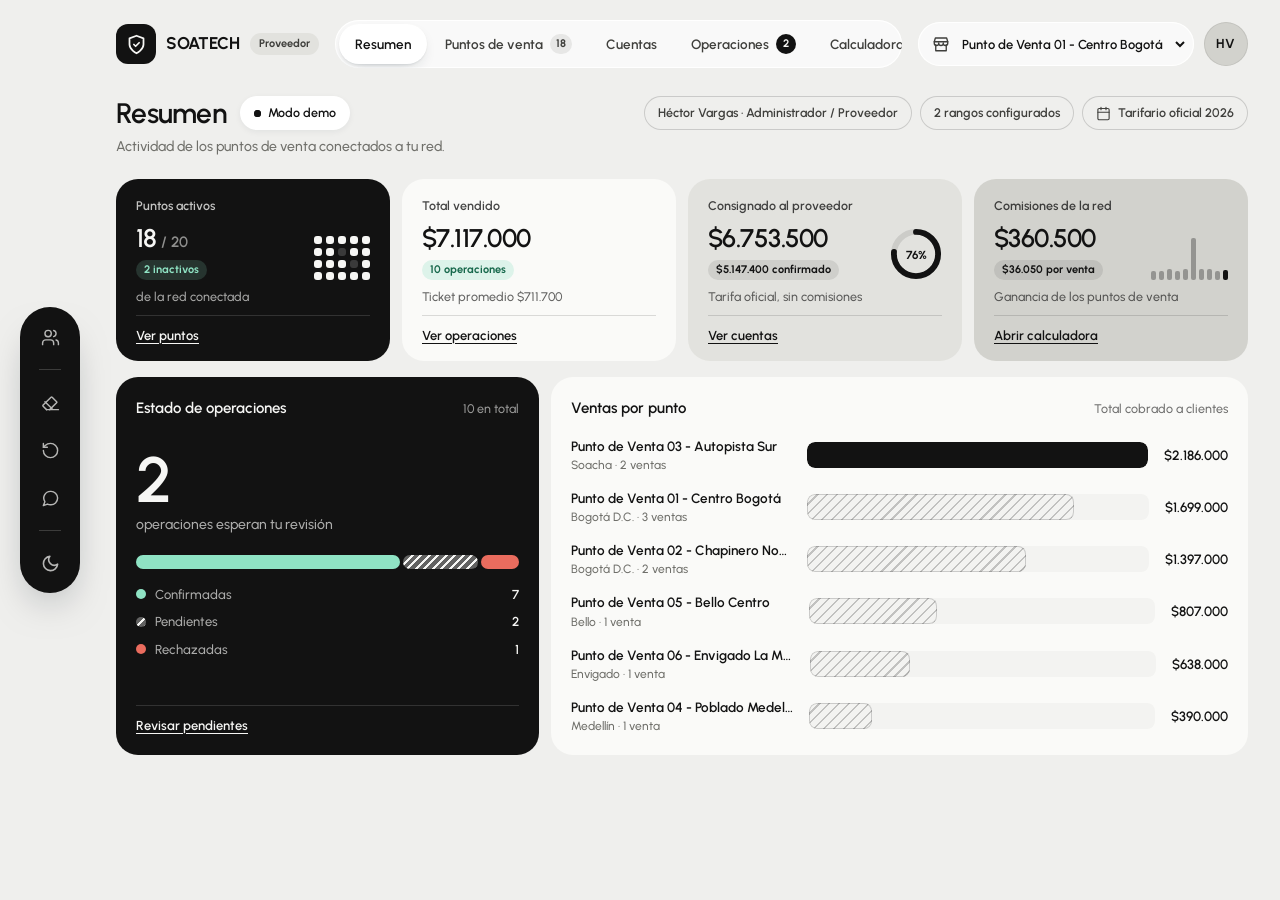
==== commit a82dcc2b: "feat: nuevo diseño papel y tinta con dock lateral y navegación en píldora - Tema monocromático (Urba" ====
--- a/index.html
+++ b/index.html
@@ -9,7 +9,7 @@
         <link rel="preconnect" href="https://fonts.googleapis.com" />
         <link rel="preconnect" href="https://fonts.gstatic.com" crossorigin />
         <link
-            href="https://fonts.googleapis.com/css2?family=Archivo:wght@400;500;600;700;800&display=swap"
+            href="https://fonts.googleapis.com/css2?family=Urbanist:wght@400;500;600;700;800&display=swap"
             rel="stylesheet"
         />
 
@@ -18,144 +18,258 @@
         <link rel="stylesheet" href="css/admin.css" />
         <link rel="stylesheet" href="css/pos.css" />
         <link rel="stylesheet" href="css/feedback.css" />
+        <link rel="stylesheet" href="css/theme.css" />
     </head>
 
     <body>
         <div class="app-container">
+            <!-- Sprite de iconos (trazo 1.8, mismo estilo en toda la app) -->
+            <svg class="icon-sprite" aria-hidden="true" focusable="false">
+                <symbol
+                    id="i-logo"
+                    viewBox="0 0 24 24"
+                    fill="none"
+                    stroke="currentColor"
+                    stroke-width="2"
+                    stroke-linecap="round"
+                    stroke-linejoin="round"
+                >
+                    <path d="M12 22s8-4 8-10V5l-8-3-8 3v7c0 6 8 10 8 10z" />
+                    <path d="m9 12 2 2 4-4" />
+                </symbol>
+                <symbol
+                    id="i-users"
+                    viewBox="0 0 24 24"
+                    fill="none"
+                    stroke="currentColor"
+                    stroke-width="1.8"
+                    stroke-linecap="round"
+                    stroke-linejoin="round"
+                >
+                    <path d="M16 21v-2a4 4 0 0 0-4-4H6a4 4 0 0 0-4 4v2" />
+                    <circle cx="9" cy="7" r="4" />
+                    <path d="M22 21v-2a4 4 0 0 0-3-3.87" />
+                    <path d="M16 3.13a4 4 0 0 1 0 7.75" />
+                </symbol>
+                <symbol
+                    id="i-eraser"
+                    viewBox="0 0 24 24"
+                    fill="none"
+                    stroke="currentColor"
+                    stroke-width="1.8"
+                    stroke-linecap="round"
+                    stroke-linejoin="round"
+                >
+                    <path d="m7 21-4.3-4.3a1 1 0 0 1 0-1.4l10-10a1 1 0 0 1 1.4 0l5.6 5.6a1 1 0 0 1 0 1.4L11 21" />
+                    <path d="M22 21H7" />
+                    <path d="m5 11 9 9" />
+                </symbol>
+                <symbol
+                    id="i-reset"
+                    viewBox="0 0 24 24"
+                    fill="none"
+                    stroke="currentColor"
+                    stroke-width="1.8"
+                    stroke-linecap="round"
+                    stroke-linejoin="round"
+                >
+                    <path d="M3 12a9 9 0 1 0 9-9 9.75 9.75 0 0 0-6.74 2.74L3 8" />
+                    <path d="M3 3v5h5" />
+                </symbol>
+                <symbol
+                    id="i-chat"
+                    viewBox="0 0 24 24"
+                    fill="none"
+                    stroke="currentColor"
+                    stroke-width="1.8"
+                    stroke-linecap="round"
+                    stroke-linejoin="round"
+                >
+                    <path
+                        d="M21 11.5a8.4 8.4 0 0 1-9 8.4 8.6 8.6 0 0 1-3.9-.9L3 21l1.9-5A8.4 8.4 0 0 1 12 3a8.4 8.4 0 0 1 9 8.5z"
+                    />
+                </symbol>
+                <symbol
+                    id="i-calendar"
+                    viewBox="0 0 24 24"
+                    fill="none"
+                    stroke="currentColor"
+                    stroke-width="1.8"
+                    stroke-linecap="round"
+                    stroke-linejoin="round"
+                >
+                    <rect x="3" y="4" width="18" height="18" rx="2" />
+                    <path d="M16 2v4M8 2v4M3 10h18" />
+                </symbol>
+                <symbol
+                    id="i-card"
+                    viewBox="0 0 24 24"
+                    fill="none"
+                    stroke="currentColor"
+                    stroke-width="1.8"
+                    stroke-linecap="round"
+                    stroke-linejoin="round"
+                >
+                    <rect x="2" y="5" width="20" height="14" rx="2" />
+                    <path d="M2 10h20" />
+                </symbol>
+                <symbol
+                    id="i-bulb"
+                    viewBox="0 0 24 24"
+                    fill="none"
+                    stroke="currentColor"
+                    stroke-width="1.8"
+                    stroke-linecap="round"
+                    stroke-linejoin="round"
+                >
+                    <path d="M9 18h6M10 22h4" />
+                    <path d="M12 2a7 7 0 0 0-4 12.7c.6.5 1 1.3 1 2.1V17h6v-.2c0-.8.4-1.6 1-2.1A7 7 0 0 0 12 2z" />
+                </symbol>
+                <symbol
+                    id="i-shield"
+                    viewBox="0 0 24 24"
+                    fill="none"
+                    stroke="currentColor"
+                    stroke-width="1.8"
+                    stroke-linecap="round"
+                    stroke-linejoin="round"
+                >
+                    <path d="M12 22s8-4 8-10V5l-8-3-8 3v7c0 6 8 10 8 10z" />
+                </symbol>
+                <symbol
+                    id="i-store"
+                    viewBox="0 0 24 24"
+                    fill="none"
+                    stroke="currentColor"
+                    stroke-width="1.8"
+                    stroke-linecap="round"
+                    stroke-linejoin="round"
+                >
+                    <path d="M3 9 4.5 4h15L21 9" />
+                    <path d="M3 9h18v2a3 3 0 0 1-6 0 3 3 0 0 1-6 0 3 3 0 0 1-6 0z" />
+                    <path d="M5 13v8h14v-8" />
+                </symbol>
+                <symbol
+                    id="i-close"
+                    viewBox="0 0 24 24"
+                    fill="none"
+                    stroke="currentColor"
+                    stroke-width="2"
+                    stroke-linecap="round"
+                >
+                    <path d="M18 6 6 18M6 6l12 12" />
+                </symbol>
+                <symbol
+                    id="i-gear"
+                    viewBox="0 0 24 24"
+                    fill="none"
+                    stroke="currentColor"
+                    stroke-width="1.8"
+                    stroke-linecap="round"
+                    stroke-linejoin="round"
+                >
+                    <circle cx="12" cy="12" r="3" />
+                    <path
+                        d="M19.4 15a1.7 1.7 0 0 0 .3 1.8l.1.1a2 2 0 1 1-2.8 2.8l-.1-.1a1.7 1.7 0 0 0-1.8-.3 1.7 1.7 0 0 0-1 1.5V21a2 2 0 1 1-4 0v-.1a1.7 1.7 0 0 0-1.1-1.5 1.7 1.7 0 0 0-1.8.3l-.1.1a2 2 0 1 1-2.8-2.8l.1-.1a1.7 1.7 0 0 0 .3-1.8 1.7 1.7 0 0 0-1.5-1H3a2 2 0 1 1 0-4h.1a1.7 1.7 0 0 0 1.5-1.1 1.7 1.7 0 0 0-.3-1.8l-.1-.1a2 2 0 1 1 2.8-2.8l.1.1a1.7 1.7 0 0 0 1.8.3H9a1.7 1.7 0 0 0 1-1.5V3a2 2 0 1 1 4 0v.1a1.7 1.7 0 0 0 1 1.5 1.7 1.7 0 0 0 1.8-.3l.1-.1a2 2 0 1 1 2.8 2.8l-.1.1a1.7 1.7 0 0 0-.3 1.8V9a1.7 1.7 0 0 0 1.5 1H21a2 2 0 1 1 0 4h-.1a1.7 1.7 0 0 0-1.5 1z"
+                    />
+                </symbol>
+                <symbol
+                    id="i-check"
+                    viewBox="0 0 24 24"
+                    fill="none"
+                    stroke="currentColor"
+                    stroke-width="2.2"
+                    stroke-linecap="round"
+                    stroke-linejoin="round"
+                >
+                    <path d="M20 6 9 17l-5-5" />
+                </symbol>
+            </svg>
+
             <!-- ============================================================== -->
-            <!-- 1. BARRA SUPERIOR DE CONTEXTO DEMO (EXCLUSIVA PARA DEMOSTRACIÓN)-->
+            <!-- 1. DOCK LATERAL DE HERRAMIENTAS                                -->
             <!-- ============================================================== -->
-            <aside class="demo-bar" aria-label="Control de demostración">
-                <div class="demo-bar-info">
-                    <span class="demo-pill">[MODO DEMO]</span>
-                    <span class="demo-label">Perfil activo:</span>
-                    <strong id="demoActiveProfileName" style="color: #ffffff">Héctor Vargas (Administrador)</strong>
-                    <button
-                        type="button"
-                        class="btn-demo-switch"
-                        id="btnOpenProfileModal"
-                        title="Cambiar entre Administrador y Puntos de Venta para la presentación"
-                    >
-                        ⇄ Cambiar Perfil
+            <nav class="dock" aria-label="Herramientas de la demo">
+                <button type="button" class="dock__btn" id="btnOpenProfileModal" aria-label="Cambiar perfil">
+                    <svg class="ico"><use href="#i-users" /></svg>
+                    <span class="dock__tip">Cambiar perfil</span>
+                </button>
+                <span class="dock__sep" aria-hidden="true"></span>
+                <button type="button" class="dock__btn" id="btnReset" aria-label="Limpiar calculadora">
+                    <svg class="ico"><use href="#i-eraser" /></svg>
+                    <span class="dock__tip">Limpiar calculadora</span>
+                </button>
+                <button type="button" class="dock__btn" id="btnDemoResetFactory" aria-label="Restablecer demo">
+                    <svg class="ico"><use href="#i-reset" /></svg>
+                    <span class="dock__tip">Restablecer demo</span>
+                </button>
+                <a
+                    class="dock__btn"
+                    href="https://wa.me/573244425912?text=Hola,%20necesito%20soporte%20t%C3%A9cnico%20en%20la%20plataforma%20SOATECH"
+                    target="_blank"
+                    rel="noopener"
+                    aria-label="Soporte técnico por WhatsApp"
+                >
+                    <svg class="ico"><use href="#i-chat" /></svg>
+                    <span class="dock__tip">Soporte SOATECH</span>
+                </a>
+                <span class="dock__sep" aria-hidden="true"></span>
+                <button type="button" class="dock__btn" id="btnThemeToggle" aria-label="Cambiar tema">
+                    <!-- Icono inyectado por app.js -->
+                </button>
+            </nav>
+
+            <!-- ============================================================== -->
+            <!-- 2. BARRA SUPERIOR: MARCA, NAVEGACIÓN Y PUNTO ACTIVO            -->
+            <!-- ============================================================== -->
+            <header class="topbar">
+                <div class="brand">
+                    <span class="brand__mark"
+                        ><svg class="ico"><use href="#i-logo" /></svg
+                    ></span>
+                    <span class="brand__name">SOATECH</span>
+                    <span class="brand__role" id="headerRoleBadge">Proveedor</span>
+                </div>
+
+                <nav class="topnav" id="mainNavTabs" aria-label="Módulos">
+                    <!-- Inyectado dinámicamente según el rol activo (Admin vs POS) -->
+                </nav>
+
+                <div class="topbar__end">
+                    <label class="pos-picker" title="Punto de venta activo para la calculadora">
+                        <span class="sr-only">Punto de venta activo</span>
+                        <svg class="ico"><use href="#i-store" /></svg>
+                        <select id="selectDemoPos" class="pos-picker__select">
+                            <!-- Inyectado dinámicamente con los 20 puntos de venta demo -->
+                        </select>
+                    </label>
+                    <button type="button" class="avatar" id="btnAvatarPerfil" aria-label="Cambiar perfil">
+                        <span id="avatarIniciales">HV</span>
                     </button>
-
-                    <span class="demo-separator" aria-hidden="true">|</span>
-                    <label for="selectDemoPos" class="demo-label">Punto activo:</label>
-                    <select
-                        id="selectDemoPos"
-                        class="demo-pos-select"
-                        title="Selecciona un punto de venta para probar sus comisiones personalizadas"
-                    >
-                        <!-- Inyectado dinámicamente con los 20 puntos de venta demo -->
-                    </select>
-                    <span class="demo-scheme-tag" id="demoSchemeTag">Esquema estándar</span>
-                </div>
-
-                <div class="demo-bar-actions">
-                    <button
-                        type="button"
-                        class="btn-demo-reset"
-                        id="btnDemoResetFactory"
-                        title="Restablece comisiones, puntos y cuentas a los valores de fábrica iniciales"
-                    >
-                        <svg
-                            width="13"
-                            height="13"
-                            viewBox="0 0 24 24"
-                            fill="none"
-                            stroke="currentColor"
-                            stroke-width="2.5"
-                            stroke-linecap="round"
-                            stroke-linejoin="round"
-                            aria-hidden="true"
-                        >
-                            <path d="M3 12a9 9 0 1 0 9-9 9.75 9.75 0 0 0-6.74 2.74L3 8" />
-                            <path d="M3 3v5h5" />
-                        </svg>
-                        <span>Restablecer Demo</span>
-                    </button>
-                </div>
-            </aside>
+                </div>
+            </header>
 
             <!-- ============================================================== -->
-            <!-- 2. ENCABEZADO SUPERIOR SOATECH                                -->
+            <!-- 3. ENCABEZADO DE PÁGINA                                        -->
             <!-- ============================================================== -->
-            <header class="top-header">
-                <div class="brand-wrapper">
-                    <div class="brand-logo-container">
-                        <svg
-                            class="brand-logo"
-                            viewBox="0 0 32 32"
-                            fill="none"
-                            stroke="currentColor"
-                            stroke-width="2.2"
-                            stroke-linecap="round"
-                            stroke-linejoin="round"
-                            aria-hidden="true"
-                        >
-                            <path d="M12 22s8-4 8-10V5l-8-3-8 3v7c0 6 8 10 8 10z" />
-                            <path d="m9 12 2 2 4-4" />
-                        </svg>
-                    </div>
-                    <div>
-                        <div class="brand-title-row">
-                            <h1 class="brand-title">SOATECH</h1>
-                            <span class="brand-badge-sub" id="headerRoleBadge">Proveedor</span>
-                        </div>
-                        <p class="brand-meta">Plataforma comercial de gestión y liquidación SOAT 2026</p>
-                    </div>
-                </div>
-
-                <div class="header-actions">
-                    <div class="badge-vigencia" title="Tarifa oficial calculada para el año 2026">
-                        <span class="indicator-dot"></span>
-                        <span>Tarifario Oficial 2026</span>
-                    </div>
-
-                    <button
-                        type="button"
-                        class="btn-icon"
-                        id="btnThemeToggle"
-                        title="Cambiar tema claro/oscuro"
-                        aria-label="Cambiar tema"
-                    >
-                        <!-- Icono inyectado por app.js -->
-                    </button>
-
-                    <button
-                        type="button"
-                        class="btn-reset"
-                        id="btnReset"
-                        title="Restablecer todos los campos de la calculadora"
-                    >
-                        <svg
-                            width="14"
-                            height="14"
-                            viewBox="0 0 24 24"
-                            fill="none"
-                            stroke="currentColor"
-                            stroke-width="2"
-                            stroke-linecap="round"
-                            stroke-linejoin="round"
-                            aria-hidden="true"
-                        >
-                            <path d="M3 12a9 9 0 1 0 9-9 9.75 9.75 0 0 0-6.74 2.74L3 8" />
-                            <path d="M3 3v5h5" />
-                        </svg>
-                        <span>Limpiar</span>
-                    </button>
-                </div>
-            </header>
-
-            <!-- ============================================================== -->
-            <!-- 3. BARRA DE NAVEGACIÓN PRINCIPAL SEGÚN PERFIL                  -->
-            <!-- ============================================================== -->
-            <nav class="main-nav-tabs" id="mainNavTabs" aria-label="Navegación de módulos">
-                <!-- Inyectado dinámicamente según el rol activo (Admin vs POS) -->
-            </nav>
+            <section class="page-head">
+                <div class="page-head__main">
+                    <h1 class="page-title" id="pageTitle">Resumen</h1>
+                    <span class="live-chip"><span class="live-dot"></span> Modo demo</span>
+                </div>
+                <div class="page-head__meta">
+                    <span class="meta-chip" id="demoActiveProfileName">Héctor Vargas (Administrador)</span>
+                    <span class="meta-chip" id="demoSchemeTag">Esquema estándar</span>
+                    <span class="meta-chip">
+                        <svg class="ico"><use href="#i-calendar" /></svg>
+                        Tarifario oficial 2026
+                    </span>
+                </div>
+                <p class="page-sub" id="pageSubtitle"></p>
+            </section>
 
             <!-- Banner de alerta de vigencia si el año del sistema no coincide -->
-            <div id="avisoVigencia" class="field-error-msg" style="display: none; margin: 16px 28px 0"></div>
+            <div id="avisoVigencia" class="field-error-msg vigencia-banner" style="display: none"></div>
 
             <!-- ============================================================== -->
             <!-- 4. CONTENEDOR DE VISTAS DE LA PLATAFORMA                       -->
@@ -225,7 +339,9 @@
                             <div class="summary-sticky-card">
                                 <div class="summary-header">
                                     <div class="summary-header-main">
-                                        <span class="summary-header-icon">💳</span>
+                                        <span class="summary-header-icon"
+                                            ><svg class="ico"><use href="#i-card" /></svg
+                                        ></span>
                                         <div>
                                             <span class="summary-header-title">Liquidación Comercial</span>
                                             <span class="summary-header-sub">Tarifario oficial Colombia 2026</span>
@@ -293,24 +409,8 @@
                         <!-- Inyectado dinámicamente -->
                     </div>
 
-                    <div class="admin-table-card">
-                        <div class="admin-card-header">
-                            <div>
-                                <h3 class="admin-card-title">Resumen de Actividad de la Red (20 Puntos Conectados)</h3>
-                                <p style="font-size: 12.5px; color: var(--text-muted); margin-top: 2px">
-                                    Panel de control comercial del proveedor Héctor Adrián Vargas Álvarez
-                                </p>
-                            </div>
-                            <span class="badge-vigencia"><span class="indicator-dot"></span> Red Operativa Activa</span>
-                        </div>
-                        <div style="padding: 24px; color: var(--text-secondary); font-size: 14px; line-height: 1.6">
-                            <p>
-                                Bienvenido al panel de control de <strong>SOATECH</strong>. Desde aquí puedes supervisar
-                                las operaciones de emisión enviadas por los 20 puntos de venta, revisar sus comprobantes
-                                de pago bancarios, aprobar o rechazar transacciones y gestionar tus cuentas bancarias
-                                para recibir consignaciones en tiempo real.
-                            </p>
-                        </div>
+                    <div class="dash-grid" id="adminDashGrid">
+                        <!-- Inyectado dinámicamente -->
                     </div>
                 </div>
 
@@ -322,7 +422,9 @@
                     <div class="tutorial-banner-card" id="tutorialPosBanner">
                         <div class="tutorial-banner-content">
                             <div class="tutorial-icon-col">
-                                <span class="tutorial-badge-icon">💡</span>
+                                <span class="tutorial-badge-icon"
+                                    ><svg class="ico"><use href="#i-bulb" /></svg
+                                ></span>
                             </div>
                             <div>
                                 <h4 class="tutorial-banner-title">
@@ -332,7 +434,7 @@
                                     Puedes <strong>activar o desactivar</strong> establecimientos con un solo clic para
                                     suspender temporalmente su emisión de operaciones sin perder su historial ni sus
                                     datos registrados. También puedes presionar el botón
-                                    <strong>«⚙️ Comisiones»</strong> para ajustar sus rangos y montos personalizados de
+                                    <strong>«Comisiones»</strong> para ajustar sus rangos y montos personalizados de
                                     ganancia.
                                 </p>
                             </div>
@@ -343,7 +445,7 @@
                             id="btnMinimizarTutorialPos"
                             title="Minimizar este tutorial"
                         >
-                            ✕ Ocultar
+                            <svg class="ico"><use href="#i-close" /></svg> Ocultar
                         </button>
                     </div>
 
@@ -355,7 +457,7 @@
                             id="btnRestaurarTutorialPos"
                             title="Mostrar tutorial de puntos de venta"
                         >
-                            <span>💡 Tutorial: Administrar Puntos</span>
+                            <svg class="ico"><use href="#i-bulb" /></svg><span>Tutorial: administrar puntos</span>
                         </button>
                     </div>
 
@@ -690,25 +792,6 @@
             </div>
 
             <!-- ============================================================== -->
-            <!-- 5. BOTÓN FLOTANTE RÁPIDO DE WHATSAPP (SOPORTE SOATECH - AZUL)  -->
-            <!-- ============================================================== -->
-            <a
-                href="https://wa.me/573244425912?text=Hola,%20necesito%20soporte%20t%C3%A9cnico%20en%20la%20plataforma%20SOATECH"
-                class="floating-whatsapp-btn"
-                target="_blank"
-                rel="noopener"
-                title="Soporte técnico SOATECH vía WhatsApp"
-                aria-label="WhatsApp Soporte Técnico SOATECH"
-            >
-                <svg width="26" height="26" viewBox="0 0 24 24" fill="currentColor">
-                    <path
-                        d="M.057 24l1.687-6.163c-1.041-1.804-1.588-3.849-1.587-5.946.003-6.556 5.338-11.891 11.893-11.891 3.181.001 6.167 1.24 8.413 3.488 2.245 2.248 3.481 5.236 3.48 8.414-.003 6.557-5.338 11.892-11.893 11.892-1.99-.001-3.951-.5-5.688-1.448l-6.305 1.654zm6.597-3.807c1.676.995 3.276 1.591 5.392 1.592 5.448 0 9.886-4.434 9.889-9.885.002-5.462-4.415-9.89-9.881-9.892-5.452 0-9.887 4.434-9.889 9.884-.001 2.225.651 3.891 1.746 5.634l-.999 3.648 3.742-.981zm11.387-5.464c-.074-.124-.272-.198-.57-.347-.297-.149-1.758-.868-2.031-.967-.272-.099-.47-.149-.669.149-.198.297-.768.967-.941 1.165-.173.198-.347.223-.644.074-.297-.149-1.255-.462-2.39-1.475-.883-.788-1.48-1.761-1.653-2.059-.173-.297-.018-.458.13-.606.134-.133.297-.347.446-.521.151-.172.2-.296.3-.495.099-.198.05-.372-.025-.521-.075-.148-.669-1.611-.916-2.206-.242-.579-.487-.501-.669-.51l-.57-.01c-.198 0-.52.074-.792.372s-1.04 1.016-1.04 2.479 1.065 2.876 1.213 3.074c.149.198 2.095 3.2 5.076 4.487.709.306 1.263.489 1.694.626.712.226 1.36.194 1.872.118.571-.085 1.758-.719 2.006-1.413.248-.695.248-1.29.173-1.414z"
-                    />
-                </svg>
-                <span class="floating-tooltip">Soporte Técnico SOATECH</span>
-            </a>
-
-            <!-- ============================================================== -->
             <!-- 6. MODALES DEMO DE LA PLATAFORMA                              -->
             <!-- ============================================================== -->
 
@@ -727,40 +810,32 @@
                         </p>
 
                         <div style="display: flex; flex-direction: column; gap: 12px; margin-top: 12px">
-                            <button
-                                type="button"
-                                class="service-btn"
-                                id="btnSelectAdminProfile"
-                                style="border-left: 4px solid var(--accent-primary)"
-                            >
-                                <span class="service-btn-title">🛡️ Administrador / Proveedor (Héctor Vargas)</span>
+                            <button type="button" class="service-btn" id="btnSelectAdminProfile">
+                                <span class="service-btn-title"
+                                    ><svg class="ico"><use href="#i-shield" /></svg> Administrador / Proveedor (Héctor
+                                    Vargas)</span
+                                >
                                 <span class="service-btn-desc"
                                     >Acceso a los 20 puntos de venta, comisiones, auditoría de comprobantes y monitoreo
                                     global de operaciones.</span
                                 >
                             </button>
 
-                            <button
-                                type="button"
-                                class="service-btn"
-                                id="btnSelectPos1Profile"
-                                style="border-left: 4px solid var(--success-solid)"
-                            >
-                                <span class="service-btn-title">🏪 Punto de Venta 01 (Bogotá - Esquema Estándar)</span>
+                            <button type="button" class="service-btn" id="btnSelectPos1Profile">
+                                <span class="service-btn-title"
+                                    ><svg class="ico"><use href="#i-store" /></svg> Punto de Venta 01 (Bogotá - Esquema
+                                    Estándar)</span
+                                >
                                 <span class="service-btn-desc"
                                     >Calculadora de mostrador con comisión estándar ($25k / $30k), consulta de cuentas y
                                     registro de operaciones.</span
                                 >
                             </button>
 
-                            <button
-                                type="button"
-                                class="service-btn"
-                                id="btnSelectPos2Profile"
-                                style="border-left: 4px solid #8b5cf6"
-                            >
+                            <button type="button" class="service-btn" id="btnSelectPos2Profile">
                                 <span class="service-btn-title"
-                                    >🏪 Punto de Venta 02 (Medellín - Esquema Preferencial)</span
+                                    ><svg class="ico"><use href="#i-store" /></svg> Punto de Venta 02 (Medellín -
+                                    Esquema Preferencial)</span
                                 >
                                 <span class="service-btn-desc"
                                     >Calculadora de mostrador con comisiones mayores ($30k / $35k) para demostrar
--- a/css/theme.css
+++ b/css/theme.css
@@ -0,0 +1,2077 @@
+/**
+ * ============================================================================
+ * TEMA VISUAL SOATECH — "Papel y tinta"
+ * ============================================================================
+ * Paleta monocromática cálida (papel #EFEFED, tinta #121212, piedra y arcilla),
+ * tipografía Urbanist, tarjetas de radio amplio, dock lateral flotante y
+ * navegación superior en píldora. El color se reserva para el significado:
+ * verde = confirmado / ganancia, ámbar = pendiente, rojo = rechazado.
+ *
+ * Se carga al final: redefine los tokens de styles.css y ajusta los
+ * componentes existentes sin tocar su lógica.
+ */
+
+/* ----------------------------------------------------------------------------
+ * 1. Tokens
+ * ------------------------------------------------------------------------- */
+:root {
+    --paper: #efefed;
+    --paper-raised: #fafaf8;
+    --stone: #e2e2de;
+    --clay: #d2d2cd;
+    --ink: #121212;
+    --ink-soft: #2a2a28;
+    --on-ink: #f6f6f4;
+    --on-ink-muted: rgba(246, 246, 244, 0.68);
+    --mint: #8fe3c4;
+    --ease-out: cubic-bezier(0.2, 0.8, 0.2, 1);
+    --ease-spring: cubic-bezier(0.34, 1.4, 0.64, 1);
+
+    --bg-app: var(--paper);
+    --bg-surface: var(--paper-raised);
+    --bg-surface-alt: #f3f3f1;
+    --bg-hover: #ebebe8;
+    --bg-active: var(--stone);
+
+    --text-primary: #121212;
+    --text-secondary: #3f3f3c;
+    --text-muted: #6f6f6a;
+    --text-inverted: #f6f6f4;
+
+    --border-subtle: rgba(18, 18, 18, 0.08);
+    --border-medium: rgba(18, 18, 18, 0.16);
+    --border-strong: rgba(18, 18, 18, 0.32);
+
+    --accent-primary: #121212;
+    --accent-hover: #2a2a28;
+    --accent-subtle: #e6e6e2;
+
+    --color-blue-brand: #33547e;
+    --color-blue-bg: #e7ecf3;
+    --color-blue-border: #c6d2e2;
+
+    --success-bg: #ddf3ea;
+    --success-border: #b4e3d0;
+    --success-text: #17684b;
+    --success-solid: #23916a;
+    --color-green-provider: #23916a;
+
+    --warning-bg: #f5ecd8;
+    --warning-border: #e7d3a6;
+    --warning-text: #7f5508;
+    --warning-solid: #c28416;
+    --color-orange-pending: #c28416;
+
+    --error-bg: #f6e2df;
+    --error-border: #ecc3bd;
+    --error-text: #9b2c20;
+    --error-solid: #d4493b;
+    --color-red-rejected: #d4493b;
+
+    --highlight-bg: #e9e9e4;
+    --highlight-border: #121212;
+
+    --shadow-xs: 0 1px 2px rgba(20, 40, 56, 0.04);
+    --shadow-sm: 0 2px 6px rgba(20, 40, 56, 0.06);
+    --shadow-md: 0 12px 28px -14px rgba(20, 40, 56, 0.22);
+    --shadow-lg: 0 24px 60px -18px rgba(20, 40, 56, 0.34), 0 2px 6px rgba(20, 40, 56, 0.08);
+    --shadow-xl: 0 24px 60px -18px rgba(20, 40, 56, 0.34), 0 2px 6px rgba(20, 40, 56, 0.08);
+
+    --radius-sm: 10px;
+    --radius-md: 14px;
+    --radius-lg: 22px;
+    --radius-xl: 28px;
+
+    --font-sans: 'Urbanist', ui-sans-serif, system-ui, -apple-system, 'Segoe UI', sans-serif;
+}
+
+[data-theme='dark'] {
+    --paper: #0f0f0e;
+    --paper-raised: #191918;
+    --stone: #242422;
+    --clay: #2e2e2b;
+    --ink: #f2f2ee;
+    --ink-soft: #d9d9d4;
+    --on-ink: #121212;
+    --on-ink-muted: rgba(18, 18, 18, 0.62);
+
+    --bg-app: var(--paper);
+    --bg-surface: var(--paper-raised);
+    --bg-surface-alt: #1f1f1d;
+    --bg-hover: #262624;
+    --bg-active: #2e2e2b;
+
+    --text-primary: #f2f2ee;
+    --text-secondary: #c8c8c2;
+    --text-muted: #8f8f88;
+    --text-inverted: #121212;
+
+    --border-subtle: rgba(242, 242, 238, 0.08);
+    --border-medium: rgba(242, 242, 238, 0.16);
+    --border-strong: rgba(242, 242, 238, 0.3);
+
+    --accent-primary: #f2f2ee;
+    --accent-hover: #d9d9d4;
+    --accent-subtle: #262624;
+
+    --color-blue-brand: #8fb0dc;
+    --color-blue-bg: #1b2330;
+    --color-blue-border: #2c3a50;
+
+    --success-bg: #11291f;
+    --success-border: #1d4434;
+    --success-text: #8fe3c4;
+    --success-solid: #5fcfa5;
+    --color-green-provider: #5fcfa5;
+
+    --warning-bg: #2a2111;
+    --warning-border: #4a3a18;
+    --warning-text: #f0c776;
+    --warning-solid: #e0a93f;
+    --color-orange-pending: #e0a93f;
+
+    --error-bg: #2d1613;
+    --error-border: #4d2520;
+    --error-text: #f2a195;
+    --error-solid: #ea6c5e;
+    --color-red-rejected: #ea6c5e;
+
+    --highlight-bg: #262624;
+    --highlight-border: #f2f2ee;
+
+    --shadow-md: 0 12px 28px -14px rgba(0, 0, 0, 0.7);
+    --shadow-lg: 0 24px 60px -18px rgba(0, 0, 0, 0.8), 0 2px 6px rgba(0, 0, 0, 0.4);
+    --shadow-xl: 0 24px 60px -18px rgba(0, 0, 0, 0.8), 0 2px 6px rgba(0, 0, 0, 0.4);
+}
+
+/* ----------------------------------------------------------------------------
+ * 2. Base
+ * ------------------------------------------------------------------------- */
+html {
+    color-scheme: light;
+}
+[data-theme='dark'] {
+    color-scheme: dark;
+}
+
+body {
+    font-family: var(--font-sans);
+    font-weight: 500;
+    background: var(--paper);
+    color: var(--text-primary);
+    -webkit-font-smoothing: antialiased;
+    font-feature-settings: 'tnum' 1;
+    transition: background-color 0.3s var(--ease-out);
+}
+
+button,
+input,
+select,
+textarea {
+    font-family: inherit;
+}
+
+::selection {
+    background: var(--ink);
+    color: var(--on-ink);
+}
+
+* {
+    scrollbar-width: thin;
+    scrollbar-color: var(--clay) transparent;
+}
+
+:where(button, a, select, input, textarea, [tabindex]):focus-visible {
+    outline: 2px solid var(--ink);
+    outline-offset: 2px;
+}
+
+.icon-sprite {
+    position: absolute;
+    width: 0;
+    height: 0;
+    overflow: hidden;
+}
+
+.ico {
+    width: 18px;
+    height: 18px;
+    flex-shrink: 0;
+}
+
+.sr-only {
+    position: absolute;
+    width: 1px;
+    height: 1px;
+    padding: 0;
+    margin: -1px;
+    overflow: hidden;
+    clip: rect(0, 0, 0, 0);
+    border: 0;
+}
+
+/* Restos del encabezado anterior */
+.demo-bar,
+.top-header,
+.floating-whatsapp-btn {
+    display: none !important;
+}
+
+/* ----------------------------------------------------------------------------
+ * 3. Estructura general
+ * ------------------------------------------------------------------------- */
+.app-container {
+    max-width: 1480px;
+    margin: 0 auto;
+    padding: 20px 32px 64px 116px;
+    min-height: 100vh;
+}
+
+#viewsWrapper {
+    display: block;
+}
+
+.workspace-main,
+.admin-view-container,
+.master-table-section {
+    max-width: none;
+    padding-left: 0;
+    padding-right: 0;
+}
+
+.workspace-main {
+    padding-top: 0;
+    gap: 16px;
+    grid-template-columns: minmax(0, 1.45fr) minmax(340px, 1fr);
+}
+
+.admin-view-container {
+    padding-top: 0;
+    gap: 16px;
+}
+
+.master-table-section {
+    padding-top: 16px;
+}
+
+/* ----------------------------------------------------------------------------
+ * 4. Dock lateral
+ * ------------------------------------------------------------------------- */
+.dock {
+    position: fixed;
+    left: 20px;
+    top: 50%;
+    transform: translateY(-50%);
+    z-index: 60;
+    width: 60px;
+    padding: 8px;
+    display: flex;
+    flex-direction: column;
+    align-items: center;
+    gap: 4px;
+    background: #121212;
+    color: #f6f6f4;
+    border-radius: 999px;
+    box-shadow: 0 20px 40px -18px rgba(10, 20, 30, 0.5);
+    animation: dockIn 0.6s var(--ease-out) both;
+}
+
+[data-theme='dark'] .dock {
+    background: #1d1d1b;
+    box-shadow:
+        0 0 0 1px rgba(242, 242, 238, 0.08),
+        0 20px 40px -18px rgba(0, 0, 0, 0.8);
+}
+
+@keyframes dockIn {
+    from {
+        opacity: 0;
+        transform: translate(-16px, -50%);
+    }
+}
+
+.dock__btn {
+    position: relative;
+    width: 44px;
+    height: 44px;
+    border-radius: 50%;
+    border: none;
+    background: transparent;
+    color: inherit;
+    display: inline-flex;
+    align-items: center;
+    justify-content: center;
+    cursor: pointer;
+    opacity: 0.72;
+    transition:
+        opacity 0.2s,
+        background-color 0.2s,
+        transform 0.2s var(--ease-spring);
+}
+
+.dock__btn svg {
+    width: 19px;
+    height: 19px;
+}
+
+.dock__btn:hover,
+.dock__btn:focus-visible {
+    opacity: 1;
+    background: rgba(246, 246, 244, 0.12);
+}
+
+.dock__btn:active {
+    transform: scale(0.92);
+}
+
+.dock__btn:focus-visible {
+    outline-color: #f6f6f4;
+}
+
+.dock__sep {
+    width: 22px;
+    height: 1px;
+    margin: 6px 0;
+    background: rgba(246, 246, 244, 0.18);
+}
+
+.dock__tip {
+    position: absolute;
+    left: calc(100% + 14px);
+    top: 50%;
+    transform: translate(-6px, -50%);
+    padding: 7px 11px;
+    border-radius: 10px;
+    background: #121212;
+    color: #f6f6f4;
+    font-size: 12px;
+    font-weight: 600;
+    white-space: nowrap;
+    pointer-events: none;
+    opacity: 0;
+    box-shadow: var(--shadow-lg);
+    transition:
+        opacity 0.18s,
+        transform 0.24s var(--ease-out);
+}
+
+.dock__btn:hover .dock__tip,
+.dock__btn:focus-visible .dock__tip {
+    opacity: 1;
+    transform: translate(0, -50%);
+}
+
+/* ----------------------------------------------------------------------------
+ * 5. Barra superior
+ * ------------------------------------------------------------------------- */
+.topbar {
+    position: sticky;
+    top: 12px;
+    z-index: 50;
+    display: flex;
+    align-items: center;
+    gap: 16px;
+    margin-bottom: 28px;
+    animation: rise 0.6s var(--ease-out) both;
+}
+
+.brand {
+    display: flex;
+    align-items: center;
+    gap: 10px;
+    flex-shrink: 0;
+}
+
+.brand__mark {
+    width: 40px;
+    height: 40px;
+    border-radius: 12px;
+    background: var(--ink);
+    color: var(--on-ink);
+    display: inline-flex;
+    align-items: center;
+    justify-content: center;
+}
+
+.brand__mark svg {
+    width: 21px;
+    height: 21px;
+}
+
+.brand__name {
+    font-size: 17px;
+    font-weight: 700;
+    letter-spacing: -0.02em;
+}
+
+.brand__role {
+    font-size: 11px;
+    font-weight: 700;
+    padding: 3px 9px;
+    border-radius: 999px;
+    background: var(--stone);
+    color: var(--text-secondary);
+}
+
+.topnav {
+    position: relative;
+    display: flex;
+    align-items: center;
+    gap: 2px;
+    padding: 4px;
+    min-width: 0;
+    overflow-x: auto;
+    scrollbar-width: none;
+    background: rgba(255, 255, 255, 0.64);
+    border-radius: 999px;
+    box-shadow: inset 0 0 0 1px rgba(255, 255, 255, 0.92);
+    backdrop-filter: blur(16px) saturate(1.4);
+    -webkit-backdrop-filter: blur(16px) saturate(1.4);
+}
+
+.topnav::-webkit-scrollbar {
+    display: none;
+}
+
+[data-theme='dark'] .topnav {
+    background: rgba(32, 32, 30, 0.72);
+    box-shadow: inset 0 0 0 1px rgba(242, 242, 238, 0.08);
+}
+
+.topnav__indicator {
+    position: absolute;
+    left: 0;
+    top: 4px;
+    bottom: 4px;
+    width: 0;
+    border-radius: 999px;
+    background: #ffffff;
+    box-shadow:
+        0 1px 2px rgba(20, 40, 56, 0.08),
+        0 6px 16px -8px rgba(20, 40, 56, 0.3);
+    opacity: 0;
+    pointer-events: none;
+}
+
+.topnav__indicator.is-ready {
+    opacity: 1;
+    transition:
+        transform 0.45s var(--ease-out),
+        width 0.45s var(--ease-out);
+}
+
+[data-theme='dark'] .topnav__indicator {
+    background: #f2f2ee;
+}
+
+.main-nav-tabs.topnav {
+    border-bottom: none;
+}
+
+.topnav__btn.nav-tab-btn {
+    position: relative;
+    z-index: 1;
+    display: inline-flex;
+    align-items: center;
+    gap: 7px;
+    padding: 10px 16px;
+    border: none;
+    border-radius: 999px;
+    background: transparent;
+    color: var(--text-secondary);
+    font-size: 13.5px;
+    font-weight: 600;
+    white-space: nowrap;
+    cursor: pointer;
+    transition: color 0.2s;
+}
+
+.topnav__btn.nav-tab-btn:hover {
+    background: transparent;
+    color: var(--text-primary);
+}
+
+.topnav__btn.nav-tab-btn.active {
+    color: #121212;
+    border-bottom: none;
+    font-weight: 600;
+}
+
+.topnav__count {
+    min-width: 20px;
+    height: 20px;
+    padding: 0 6px;
+    border-radius: 999px;
+    display: inline-flex;
+    align-items: center;
+    justify-content: center;
+    font-size: 11px;
+    font-weight: 700;
+    background: rgba(18, 18, 18, 0.08);
+    color: inherit;
+}
+
+.topnav__count[hidden] {
+    display: none;
+}
+
+[data-theme='dark'] .topnav__count {
+    background: rgba(242, 242, 238, 0.12);
+}
+
+[data-theme='dark'] .topnav__btn.active .topnav__count {
+    background: rgba(18, 18, 18, 0.1);
+}
+
+.topnav__count--alerta {
+    background: var(--ink);
+    color: var(--on-ink);
+}
+
+.topnav__btn.active .topnav__count--alerta {
+    background: #121212;
+    color: #f6f6f4;
+}
+
+.topbar__end {
+    margin-left: auto;
+    display: flex;
+    align-items: center;
+    gap: 10px;
+}
+
+.pos-picker {
+    display: flex;
+    align-items: center;
+    gap: 8px;
+    height: 44px;
+    padding: 0 6px 0 14px;
+    border-radius: 999px;
+    background: rgba(255, 255, 255, 0.64);
+    box-shadow: inset 0 0 0 1px rgba(255, 255, 255, 0.92);
+    color: var(--text-secondary);
+    cursor: pointer;
+}
+
+[data-theme='dark'] .pos-picker {
+    background: rgba(32, 32, 30, 0.72);
+    box-shadow: inset 0 0 0 1px rgba(242, 242, 238, 0.08);
+}
+
+.pos-picker__select {
+    max-width: 230px;
+    height: 100%;
+    border: none;
+    background: transparent;
+    color: var(--text-primary);
+    font-size: 13px;
+    font-weight: 600;
+    cursor: pointer;
+    text-overflow: ellipsis;
+}
+
+.pos-picker__select:focus-visible {
+    outline: none;
+}
+
+.pos-picker:focus-within {
+    box-shadow:
+        inset 0 0 0 1px rgba(255, 255, 255, 0.92),
+        0 0 0 2px var(--ink);
+}
+
+.pos-picker__select:disabled {
+    cursor: default;
+    opacity: 1;
+    appearance: none;
+    -webkit-appearance: none;
+    padding-right: 10px;
+}
+
+.pos-picker__select option {
+    background: var(--paper-raised);
+    color: var(--text-primary);
+}
+
+.avatar {
+    width: 44px;
+    height: 44px;
+    border-radius: 50%;
+    border: none;
+    background: var(--clay);
+    color: var(--text-primary);
+    font-size: 13px;
+    font-weight: 700;
+    letter-spacing: 0.02em;
+    cursor: pointer;
+    box-shadow: inset 0 0 0 1px var(--border-subtle);
+    transition: transform 0.2s var(--ease-spring);
+}
+
+.avatar:hover {
+    transform: scale(1.05);
+}
+
+/* ----------------------------------------------------------------------------
+ * 6. Encabezado de página
+ * ------------------------------------------------------------------------- */
+.page-head {
+    display: flex;
+    flex-wrap: wrap;
+    align-items: center;
+    justify-content: space-between;
+    gap: 8px 16px;
+    margin-bottom: 22px;
+    animation: rise 0.6s 0.05s var(--ease-out) both;
+}
+
+.page-head__main {
+    display: flex;
+    align-items: center;
+    gap: 14px;
+}
+
+.page-title {
+    font-size: clamp(26px, 2.2vw, 31px);
+    font-weight: 600;
+    letter-spacing: -0.025em;
+    line-height: 1.1;
+}
+
+.page-sub {
+    flex-basis: 100%;
+    order: 3;
+    margin-top: -2px;
+    font-size: 14px;
+    color: var(--text-muted);
+}
+
+.page-head__meta {
+    display: flex;
+    flex-wrap: wrap;
+    justify-content: flex-end;
+    gap: 8px;
+}
+
+.live-chip,
+.meta-chip {
+    display: inline-flex;
+    align-items: center;
+    gap: 7px;
+    height: 34px;
+    padding: 0 14px;
+    border-radius: 999px;
+    font-size: 12.5px;
+    font-weight: 600;
+    white-space: nowrap;
+}
+
+.live-chip {
+    background: #ffffff;
+    color: #121212;
+    box-shadow: var(--shadow-sm);
+}
+
+[data-theme='dark'] .live-chip {
+    background: var(--stone);
+    color: var(--text-primary);
+}
+
+.meta-chip {
+    background: transparent;
+    color: var(--text-secondary);
+    box-shadow: inset 0 0 0 1px var(--border-medium);
+}
+
+.meta-chip {
+    max-width: 320px;
+    overflow: hidden;
+    text-overflow: ellipsis;
+}
+
+.meta-chip .ico {
+    width: 15px;
+    height: 15px;
+}
+
+.live-dot {
+    position: relative;
+    width: 7px;
+    height: 7px;
+    border-radius: 50%;
+    background: currentColor;
+}
+
+.live-dot::after {
+    content: '';
+    position: absolute;
+    inset: 0;
+    border-radius: 50%;
+    background: currentColor;
+    animation: ping 1.8s var(--ease-out) infinite;
+}
+
+@keyframes ping {
+    0% {
+        opacity: 0.9;
+        transform: scale(0.4);
+    }
+    80%,
+    100% {
+        opacity: 0;
+        transform: scale(2.6);
+    }
+}
+
+.vigencia-banner {
+    margin: -8px 0 18px;
+    padding: 10px 14px;
+    border-radius: var(--radius-md);
+    background: var(--warning-bg);
+    color: var(--warning-text);
+}
+
+/* ----------------------------------------------------------------------------
+ * 7. Animación de entrada de vistas
+ * ------------------------------------------------------------------------- */
+@keyframes rise {
+    from {
+        opacity: 0;
+        transform: translateY(14px);
+        filter: blur(3px);
+    }
+    to {
+        opacity: 1;
+        transform: none;
+        filter: none;
+    }
+}
+
+.view-enter > *,
+.view-enter .kpi-grid > *,
+.view-enter .dash-grid > *,
+.view-enter .panel-input > *,
+.view-enter .consignacion-grid > *,
+.view-enter .support-channels-grid > * {
+    animation: rise 0.6s var(--ease-out) both;
+}
+
+.view-enter > *:nth-child(2),
+.view-enter .kpi-grid > *:nth-child(2),
+.view-enter .dash-grid > *:nth-child(2),
+.view-enter .panel-input > *:nth-child(2),
+.view-enter .consignacion-grid > *:nth-child(2),
+.view-enter .support-channels-grid > *:nth-child(2) {
+    animation-delay: 0.06s;
+}
+
+.view-enter > *:nth-child(3),
+.view-enter .kpi-grid > *:nth-child(3),
+.view-enter .panel-input > *:nth-child(3),
+.view-enter .consignacion-grid > *:nth-child(3) {
+    animation-delay: 0.12s;
+}
+
+.view-enter .kpi-grid > *:nth-child(4),
+.view-enter .consignacion-grid > *:nth-child(4) {
+    animation-delay: 0.18s;
+}
+
+.view-enter .dash-grid > *:nth-child(1) {
+    animation-delay: 0.16s;
+}
+
+.view-enter .dash-grid > *:nth-child(2) {
+    animation-delay: 0.22s;
+}
+
+.view-enter .workspace-main > .panel-summary {
+    animation: rise 0.6s 0.1s var(--ease-out) both;
+}
+
+/* ----------------------------------------------------------------------------
+ * 8. Tarjetas KPI del resumen
+ * ------------------------------------------------------------------------- */
+.kpi-grid {
+    grid-template-columns: repeat(4, minmax(0, 1fr));
+    gap: 12px;
+}
+
+.kpi-card {
+    position: relative;
+    min-height: 168px;
+    padding: 18px 20px 16px;
+    border: none;
+    border-radius: var(--radius-lg);
+    box-shadow: none;
+    gap: 8px;
+    transition: transform 0.3s var(--ease-out);
+}
+
+.kpi-card:hover {
+    transform: translateY(-3px);
+    box-shadow: none;
+}
+
+.kpi-card--ink {
+    background: var(--ink);
+    color: var(--on-ink);
+}
+.kpi-card--paper {
+    background: var(--paper-raised);
+}
+.kpi-card--stone {
+    background: var(--stone);
+}
+.kpi-card--clay {
+    background: var(--clay);
+}
+
+.kpi-card-title {
+    font-size: 12.5px;
+    font-weight: 600;
+    text-transform: none;
+    letter-spacing: 0;
+    color: inherit;
+    opacity: 0.78;
+}
+
+.kpi-card-row {
+    display: flex;
+    align-items: flex-end;
+    justify-content: space-between;
+    gap: 10px;
+}
+
+.kpi-card-value {
+    display: inline-block;
+    font-size: clamp(24px, 2vw, 28px);
+    font-weight: 600;
+    letter-spacing: -0.02em;
+    color: inherit;
+    line-height: 1.15;
+}
+
+.kpi-card-of {
+    margin-left: 4px;
+    font-size: 15px;
+    font-weight: 600;
+    opacity: 0.55;
+}
+
+.kpi-card-sub {
+    font-size: 12.5px;
+    color: inherit;
+    opacity: 0.66;
+}
+
+.kpi-link {
+    margin-top: auto;
+    align-self: flex-start;
+    padding: 10px 0 0;
+    border: none;
+    border-top: 1px solid currentColor;
+    border-top-color: color-mix(in srgb, currentColor 14%, transparent);
+    width: 100%;
+    text-align: left;
+    background: none;
+    color: inherit;
+    font-size: 13px;
+    font-weight: 600;
+    text-decoration: underline;
+    text-underline-offset: 3px;
+    text-decoration-thickness: 1px;
+    cursor: pointer;
+}
+
+.kpi-link:hover {
+    text-decoration-thickness: 2px;
+}
+
+.delta {
+    display: flex;
+    align-items: center;
+    width: fit-content;
+    white-space: nowrap;
+    height: 20px;
+    margin-top: 6px;
+    padding: 0 8px;
+    border-radius: 999px;
+    font-size: 11px;
+    font-weight: 700;
+    background: color-mix(in srgb, currentColor 9%, transparent);
+}
+
+.delta--up {
+    color: var(--success-text);
+    background: var(--success-bg);
+}
+
+.kpi-card--ink .delta--up {
+    color: var(--mint);
+    background: rgba(143, 227, 196, 0.16);
+}
+
+[data-theme='dark'] .kpi-card--ink .delta--up {
+    color: #17684b;
+    background: rgba(23, 104, 75, 0.14);
+}
+
+.kpi-card-row > div:first-child {
+    min-width: 0;
+}
+
+.mini-dots {
+    display: grid;
+    grid-template-columns: repeat(5, 8px);
+    gap: 4px;
+}
+
+.mini-dots i {
+    width: 8px;
+    height: 8px;
+    border-radius: 3px;
+    background: rgba(246, 246, 244, 0.18);
+}
+
+.mini-dots i.on {
+    background: var(--on-ink);
+}
+
+.view-enter .mini-dots i {
+    animation: rise 0.4s var(--ease-out) both;
+}
+
+.mini-bars {
+    display: flex;
+    align-items: flex-end;
+    gap: 3px;
+    height: 42px;
+}
+
+.mini-bars i {
+    width: 5px;
+    border-radius: 2px;
+    background: rgba(18, 18, 18, 0.32);
+    transform-origin: bottom;
+}
+
+.mini-bars i.last {
+    background: var(--text-primary);
+}
+
+[data-theme='dark'] .mini-bars i {
+    background: rgba(242, 242, 238, 0.28);
+}
+
+.view-enter .mini-bars i {
+    animation: grow-y 0.7s var(--ease-out) both;
+}
+
+@keyframes grow-y {
+    from {
+        transform: scaleY(0);
+    }
+}
+
+.ring {
+    width: 52px;
+    height: 52px;
+    flex-shrink: 0;
+    transform: rotate(-90deg);
+}
+
+.ring__track {
+    fill: none;
+    stroke: rgba(18, 18, 18, 0.1);
+    stroke-width: 4.5;
+}
+
+[data-theme='dark'] .ring__track {
+    stroke: rgba(242, 242, 238, 0.12);
+}
+
+.ring__value {
+    fill: none;
+    stroke: var(--text-primary);
+    stroke-width: 4.5;
+    stroke-linecap: round;
+    transition: stroke-dashoffset 1s var(--ease-out);
+}
+
+.view-enter .ring__value {
+    animation: ring-draw 1.1s 0.2s var(--ease-out) both;
+}
+
+@keyframes ring-draw {
+    from {
+        stroke-dashoffset: 106.8;
+    }
+}
+
+.ring text {
+    transform: rotate(90deg);
+    transform-origin: 20px 20px;
+    font-size: 9px;
+    font-weight: 700;
+    fill: var(--text-primary);
+}
+
+/* ----------------------------------------------------------------------------
+ * 9. Paneles del resumen
+ * ------------------------------------------------------------------------- */
+.dash-grid {
+    display: grid;
+    grid-template-columns: minmax(0, 0.85fr) minmax(0, 1.4fr);
+    gap: 12px;
+}
+
+.panel {
+    display: flex;
+    flex-direction: column;
+    gap: 16px;
+    padding: 20px;
+    border-radius: var(--radius-lg);
+    background: var(--paper-raised);
+}
+
+.panel--ink {
+    background: var(--ink);
+    color: var(--on-ink);
+}
+
+.panel__head {
+    display: flex;
+    align-items: baseline;
+    justify-content: space-between;
+    gap: 12px;
+}
+
+.panel__title {
+    font-size: 15px;
+    font-weight: 600;
+}
+
+.panel__hint {
+    font-size: 12.5px;
+    opacity: 0.6;
+}
+
+.panel__empty {
+    color: var(--text-muted);
+    font-size: 13.5px;
+    padding: 24px 0;
+}
+
+.status-hero {
+    display: flex;
+    flex-direction: column;
+    gap: 2px;
+    padding: 12px 0 4px;
+}
+
+.status-hero__value {
+    font-size: 64px;
+    font-weight: 600;
+    letter-spacing: -0.04em;
+    line-height: 1;
+}
+
+.status-hero__label {
+    font-size: 14px;
+    color: var(--on-ink-muted);
+}
+
+.stack-bar {
+    display: flex;
+    gap: 3px;
+    height: 14px;
+}
+
+.stack-bar i,
+.stack-legend i {
+    display: block;
+    border-radius: 999px;
+}
+
+.view-enter .stack-bar i {
+    animation: grow-x 0.9s 0.25s var(--ease-out) both;
+    transform-origin: left;
+}
+
+@keyframes grow-x {
+    from {
+        transform: scaleX(0);
+    }
+}
+
+.stack-bar__ok {
+    background: var(--mint);
+}
+.stack-bar__wait {
+    background: repeating-linear-gradient(
+        135deg,
+        var(--on-ink) 0 2px,
+        color-mix(in srgb, var(--on-ink) 35%, transparent) 2px 6px
+    );
+}
+.stack-bar__no {
+    background: #ea6c5e;
+}
+
+[data-theme='dark'] .stack-bar__ok {
+    background: #23916a;
+}
+
+.stack-legend {
+    list-style: none;
+    display: flex;
+    flex-direction: column;
+    gap: 8px;
+    font-size: 13px;
+    color: var(--on-ink-muted);
+}
+
+.stack-legend li {
+    display: flex;
+    align-items: center;
+    gap: 9px;
+}
+
+.stack-legend i {
+    width: 10px;
+    height: 10px;
+}
+
+.stack-legend strong {
+    margin-left: auto;
+    color: var(--on-ink);
+    font-weight: 600;
+}
+
+.rank-list {
+    list-style: none;
+    display: flex;
+    flex-direction: column;
+    gap: 14px;
+}
+
+.rank-row {
+    display: grid;
+    grid-template-columns: minmax(150px, 0.9fr) minmax(0, 1.4fr) auto;
+    align-items: center;
+    gap: 16px;
+}
+
+.rank-row__label {
+    display: flex;
+    flex-direction: column;
+    min-width: 0;
+}
+
+.rank-row__label strong {
+    font-size: 13.5px;
+    font-weight: 600;
+    white-space: nowrap;
+    overflow: hidden;
+    text-overflow: ellipsis;
+}
+
+.rank-row__label span {
+    font-size: 12px;
+    color: var(--text-muted);
+}
+
+.rank-row__bar {
+    height: 26px;
+    border-radius: 8px;
+    background: var(--bg-surface-alt);
+    overflow: hidden;
+}
+
+.rank-row__bar i {
+    display: block;
+    height: 100%;
+    border-radius: 8px;
+    background: repeating-linear-gradient(
+        135deg,
+        color-mix(in srgb, var(--text-primary) 22%, transparent) 0 1.5px,
+        transparent 1.5px 7px
+    );
+    box-shadow: inset 0 0 0 1px color-mix(in srgb, var(--text-primary) 18%, transparent);
+    transform-origin: left;
+}
+
+.rank-row:first-child .rank-row__bar i {
+    background: var(--ink);
+    box-shadow: none;
+}
+
+.view-enter .rank-row__bar i {
+    animation: grow-x 0.8s var(--ease-out) both;
+    animation-delay: calc(0.25s + var(--i) * 0.05s);
+}
+
+.rank-row__value {
+    font-size: 13.5px;
+    font-weight: 600;
+    text-align: right;
+}
+
+/* ----------------------------------------------------------------------------
+ * 10. Tarjetas, tablas y formularios existentes
+ * ------------------------------------------------------------------------- */
+.admin-table-card,
+.table-card,
+.step-card,
+.summary-sticky-card,
+.account-edit-card,
+.bank-card,
+.support-channel-card,
+.support-provider-card,
+.tutorial-banner-card {
+    border: none;
+    border-radius: var(--radius-lg);
+    background: var(--paper-raised);
+    box-shadow: none;
+}
+
+.admin-card-header,
+.table-header,
+.summary-header {
+    background: transparent;
+    border-bottom: 1px solid var(--border-subtle);
+    padding: 18px 22px;
+}
+
+.admin-card-title,
+.table-header-title,
+.step-title {
+    font-size: 15px;
+    font-weight: 600;
+    letter-spacing: -0.01em;
+}
+
+.tariffs-table th {
+    background: transparent;
+    font-size: 11.5px;
+    font-weight: 600;
+    letter-spacing: 0.02em;
+    text-transform: none;
+    color: var(--text-muted);
+    border-bottom: 1px solid var(--border-subtle);
+}
+
+.tariffs-table td {
+    border-bottom: 1px solid var(--border-subtle);
+    font-variant-numeric: tabular-nums;
+}
+
+.tariffs-table tr:hover td {
+    background: var(--bg-surface-alt);
+}
+
+.tariffs-table tr.highlighted td {
+    background: var(--ink);
+    color: var(--on-ink);
+}
+
+.tariffs-table tr.highlighted td * {
+    color: inherit !important;
+}
+
+.tariffs-table tr.highlighted .code-pill {
+    background: rgba(246, 246, 244, 0.14);
+}
+
+.admin-view-container .table-wrapper {
+    max-height: none;
+}
+
+.tariffs-table td {
+    vertical-align: middle;
+}
+
+#viewAdminOperaciones .tariffs-table,
+#viewPosOperaciones .tariffs-table,
+#viewAdminPos .tariffs-table {
+    min-width: 1040px;
+}
+
+#viewAdminOperaciones .tariffs-table td:nth-child(2) {
+    min-width: 170px;
+}
+
+#viewAdminOperaciones .tariffs-table td:nth-child(4),
+#viewPosOperaciones .tariffs-table td:nth-child(3) {
+    min-width: 230px;
+    line-height: 1.35;
+}
+
+.tariffs-table td:has(.status-badge) {
+    white-space: nowrap;
+}
+
+.tariffs-table td small {
+    font-size: 11.5px;
+}
+
+.code-pill {
+    white-space: nowrap;
+    border: none;
+    border-radius: 7px;
+    background: var(--stone);
+    color: var(--text-primary);
+    font-family: var(--font-sans);
+    font-weight: 700;
+    letter-spacing: 0.02em;
+}
+
+.status-badge {
+    height: 24px;
+    padding: 0 10px;
+    border: none !important;
+    font-size: 11.5px;
+    font-weight: 700;
+}
+
+.form-input,
+.admin-input-search,
+.table-search-input,
+.param-input {
+    border: none;
+    border-radius: 12px;
+    background: var(--bg-surface-alt);
+    box-shadow: inset 0 0 0 1px var(--border-medium);
+    color: var(--text-primary);
+    transition: box-shadow 0.2s;
+}
+
+.form-input:focus,
+.admin-input-search:focus,
+.table-search-input:focus,
+.param-input:focus {
+    outline: none;
+    border: none;
+    box-shadow:
+        inset 0 0 0 1px var(--ink),
+        0 0 0 3px color-mix(in srgb, var(--ink) 12%, transparent);
+}
+
+.admin-input-search,
+.table-search-input {
+    border-radius: 999px;
+    padding-left: 16px;
+}
+
+/* Botones */
+.btn-primary-action,
+.btn-register-sale-demo,
+.btn-approve-op {
+    border: none;
+    border-radius: 999px;
+    background: var(--ink);
+    color: var(--on-ink);
+    box-shadow: none;
+    font-weight: 600;
+    gap: 8px;
+    transition:
+        background-color 0.2s,
+        transform 0.2s var(--ease-spring);
+}
+
+.btn-primary-action:hover,
+.btn-register-sale-demo:hover,
+.btn-approve-op:hover {
+    background: var(--ink-soft);
+    filter: none;
+    box-shadow: none;
+    transform: translateY(-1px);
+}
+
+.btn-primary-action:active,
+.btn-register-sale-demo:active,
+.btn-approve-op:active {
+    transform: scale(0.98);
+}
+
+.btn-register-sale-demo {
+    height: 52px;
+    font-size: 14.5px;
+}
+
+.btn-action-sm,
+.btn-copy,
+.btn-detail-row,
+.btn-reject-op,
+.btn-minimize-tutorial,
+.tutorial-help-pill {
+    display: inline-flex;
+    align-items: center;
+    gap: 6px;
+    border: none;
+    border-radius: 999px;
+    background: rgba(255, 255, 255, 0.78);
+    color: var(--text-primary);
+    box-shadow: inset 0 0 0 1px rgba(17, 17, 17, 0.17);
+    font-weight: 600;
+    transition:
+        background-color 0.2s,
+        box-shadow 0.2s,
+        transform 0.2s var(--ease-spring);
+}
+
+[data-theme='dark'] .btn-action-sm,
+[data-theme='dark'] .btn-copy,
+[data-theme='dark'] .btn-detail-row,
+[data-theme='dark'] .btn-reject-op,
+[data-theme='dark'] .btn-minimize-tutorial,
+[data-theme='dark'] .tutorial-help-pill {
+    background: rgba(242, 242, 238, 0.06);
+    box-shadow: inset 0 0 0 1px rgba(242, 242, 238, 0.16);
+}
+
+.btn-action-sm:hover,
+.btn-copy:hover,
+.btn-detail-row:hover,
+.btn-minimize-tutorial:hover,
+.tutorial-help-pill:hover {
+    background: var(--paper-raised);
+    border-color: transparent;
+    box-shadow: inset 0 0 0 1px var(--ink);
+}
+
+.btn-reject-op {
+    color: var(--error-text);
+}
+
+.btn-reject-op:hover {
+    background: var(--error-bg);
+    box-shadow: inset 0 0 0 1px var(--error-solid);
+}
+
+.btn-action-sm .ico,
+.btn-copy svg,
+.btn-primary-action .ico,
+.btn-register-sale-demo .ico,
+.btn-approve-op .ico,
+.btn-reject-op .ico {
+    width: 15px;
+    height: 15px;
+}
+
+.btn-copy.copied {
+    background: var(--success-bg);
+    color: var(--success-text);
+    box-shadow: inset 0 0 0 1px var(--success-border);
+}
+
+.btn-danger-action {
+    border-radius: 999px;
+    background: var(--error-solid);
+}
+
+/* ----------------------------------------------------------------------------
+ * 11. Calculadora
+ * ------------------------------------------------------------------------- */
+.step-card {
+    padding: 20px 22px;
+}
+
+.step-number {
+    border: none;
+    background: var(--stone);
+    color: var(--text-primary);
+    font-weight: 700;
+}
+
+.step-card.completed .step-number {
+    background: var(--ink);
+    color: var(--on-ink);
+}
+
+.step-status-tag {
+    border: none;
+    border-radius: 999px;
+    background: var(--bg-surface-alt);
+    color: var(--text-muted);
+    font-weight: 600;
+}
+
+.step-card.completed .step-status-tag {
+    background: var(--success-bg);
+    color: var(--success-text);
+    border: none;
+}
+
+.service-btn,
+.type-card,
+.param-option-btn {
+    border: none;
+    border-radius: 16px;
+    background: var(--bg-surface-alt);
+    box-shadow: inset 0 0 0 1px var(--border-subtle);
+    transition:
+        background-color 0.2s,
+        color 0.2s,
+        box-shadow 0.2s,
+        transform 0.25s var(--ease-out);
+}
+
+.service-btn:hover,
+.type-card:hover:not(.disabled),
+.param-option-btn:hover {
+    background: var(--paper-raised);
+    border-color: transparent;
+    box-shadow: inset 0 0 0 1px var(--border-strong);
+    transform: translateY(-2px);
+}
+
+.service-btn.selected,
+.type-card.selected,
+.param-option-btn.selected {
+    background: var(--ink);
+    color: var(--on-ink);
+    box-shadow: 0 12px 26px -16px rgba(18, 18, 18, 0.55);
+}
+
+.service-btn.selected *,
+.type-card.selected .type-card-name,
+.type-card.selected .type-card-sub,
+.param-option-btn.selected * {
+    color: inherit !important;
+}
+
+.service-btn.selected .service-btn-desc,
+.type-card.selected .type-card-sub,
+.param-option-btn.selected .param-option-sub {
+    opacity: 0.7;
+}
+
+.type-card-icon {
+    border: none;
+    border-radius: 12px;
+    background: var(--stone);
+    color: var(--text-primary);
+}
+
+.type-card.selected .type-card-icon {
+    background: rgba(246, 246, 244, 0.14);
+    color: var(--on-ink);
+}
+
+[data-theme='dark'] .type-card.selected .type-card-icon {
+    background: rgba(18, 18, 18, 0.1);
+}
+
+.type-card.disabled {
+    opacity: 0.38;
+    box-shadow: none;
+}
+
+.category-group-title {
+    font-size: 12px;
+    font-weight: 600;
+    text-transform: none;
+    letter-spacing: 0;
+    color: var(--text-muted);
+}
+
+.summary-sticky-card {
+    top: 96px;
+    overflow: hidden;
+}
+
+.summary-header-icon {
+    width: 36px;
+    height: 36px;
+    border-radius: 12px;
+    display: inline-flex;
+    align-items: center;
+    justify-content: center;
+    background: var(--stone);
+    color: var(--text-primary);
+}
+
+.summary-header-title {
+    font-size: 15px;
+    font-weight: 600;
+    text-transform: none;
+    letter-spacing: -0.01em;
+}
+
+.summary-header-sub {
+    font-size: 12px;
+}
+
+.summary-header-pos {
+    border: none;
+    background: var(--stone);
+    color: var(--text-primary);
+}
+
+.quote-highlight-card {
+    border: none;
+    border-radius: 18px;
+    background: var(--ink);
+    color: var(--on-ink);
+    box-shadow: none;
+    padding: 20px;
+}
+
+.quote-highlight-card .quote-label,
+.quote-highlight-card .quote-amount {
+    color: inherit;
+}
+
+.quote-highlight-card .quote-label {
+    opacity: 0.75;
+}
+
+.quote-label {
+    font-size: 12.5px;
+    font-weight: 600;
+    text-transform: none;
+    letter-spacing: 0;
+}
+
+.quote-amount {
+    font-size: clamp(34px, 3vw, 44px);
+    font-weight: 600;
+    letter-spacing: -0.035em;
+}
+
+.quote-highlight-card .btn-copy {
+    background: rgba(246, 246, 244, 0.1);
+    color: var(--on-ink);
+    box-shadow: inset 0 0 0 1px rgba(246, 246, 244, 0.22);
+}
+
+[data-theme='dark'] .quote-highlight-card .btn-copy {
+    background: rgba(18, 18, 18, 0.06);
+    box-shadow: inset 0 0 0 1px rgba(18, 18, 18, 0.2);
+}
+
+.quote-secondary-card,
+.quote-secondary-card.consignar-highlight {
+    border: none;
+    border-radius: 18px;
+    background: var(--stone);
+}
+
+.quote-secondary-amount {
+    font-weight: 600;
+}
+
+.badge-oficial-prov {
+    border: none;
+    border-radius: 999px;
+    padding: 2px 8px;
+    text-transform: none;
+    letter-spacing: 0;
+    font-weight: 700;
+}
+
+.gain-banner {
+    border: none;
+    border-radius: 18px;
+    background: var(--success-bg);
+}
+
+.gain-amount {
+    font-weight: 700;
+}
+
+.quote-pos-notice {
+    border: none;
+    border-radius: 12px;
+    background: var(--bg-surface-alt);
+}
+
+.breakdown-list {
+    border-top-color: var(--border-subtle);
+}
+
+/* ----------------------------------------------------------------------------
+ * 12. Vistas de cuentas, comisiones y soporte
+ * ------------------------------------------------------------------------- */
+.bank-card {
+    background: var(--paper-raised);
+    transition: transform 0.3s var(--ease-out);
+}
+
+.bank-card:hover {
+    transform: translateY(-3px);
+}
+
+.consignacion-grid > .bank-card:first-child {
+    background: var(--ink);
+    color: var(--on-ink);
+}
+
+.consignacion-grid > .bank-card:first-child * {
+    color: inherit;
+}
+
+.consignacion-grid > .bank-card:first-child .bank-badge {
+    background: rgba(246, 246, 244, 0.14);
+    border: none;
+}
+
+.consignacion-grid > .bank-card:first-child .btn-copy {
+    background: rgba(246, 246, 244, 0.1);
+    box-shadow: inset 0 0 0 1px rgba(246, 246, 244, 0.22);
+}
+
+.consignacion-grid > .bank-card:nth-child(3) {
+    background: var(--stone);
+}
+
+.consignacion-grid > .bank-card:nth-child(4) {
+    background: var(--clay);
+}
+
+.bank-badge {
+    border: none;
+    border-radius: 999px;
+    background: var(--stone);
+    color: var(--text-secondary);
+}
+
+.bank-account-num {
+    font-family: var(--font-sans);
+    font-weight: 600;
+    letter-spacing: 0.01em;
+}
+
+.account-edit-card {
+    background: var(--bg-surface-alt);
+}
+
+.tutorial-banner-card {
+    background: var(--ink);
+    color: var(--on-ink);
+}
+
+.tutorial-banner-card * {
+    color: inherit;
+}
+
+.tutorial-banner-desc {
+    opacity: 0.75;
+}
+
+.tutorial-badge-icon {
+    width: 42px;
+    height: 42px;
+    border-radius: 14px;
+    display: inline-flex;
+    align-items: center;
+    justify-content: center;
+    background: rgba(246, 246, 244, 0.12);
+    font-size: 0;
+}
+
+[data-theme='dark'] .tutorial-badge-icon {
+    background: rgba(18, 18, 18, 0.08);
+}
+
+.tutorial-banner-card .btn-minimize-tutorial {
+    background: rgba(246, 246, 244, 0.1);
+    color: var(--on-ink);
+    box-shadow: inset 0 0 0 1px rgba(246, 246, 244, 0.22);
+}
+
+.support-channel-card.channel-platform,
+.support-channel-card.channel-provider {
+    border: none;
+    background: var(--paper-raised);
+}
+
+.support-channel-card.channel-provider {
+    background: var(--ink);
+    color: var(--on-ink);
+}
+
+.support-channel-card.channel-provider .channel-title,
+.support-channel-card.channel-provider .channel-desc,
+.support-channel-card.channel-provider .info-label,
+.support-channel-card.channel-provider .info-val,
+.support-channel-card.channel-provider strong {
+    color: inherit;
+}
+
+.support-channel-card.channel-provider .channel-info-item {
+    background: rgba(246, 246, 244, 0.08);
+    border: none;
+}
+
+.channel-info-item {
+    border: none;
+    border-radius: 14px;
+    background: var(--bg-surface-alt);
+}
+
+.platform-badge,
+.provider-badge,
+.support-tag-provider {
+    border: none;
+    border-radius: 999px;
+}
+
+.btn-blue-action,
+.btn-green-action,
+.btn-whatsapp-provider {
+    border: none;
+    border-radius: 999px;
+    box-shadow: none;
+    font-weight: 600;
+}
+
+.btn-blue-action {
+    background: var(--ink);
+    color: var(--on-ink);
+}
+
+.btn-green-action {
+    background: var(--mint);
+    color: #0f3d2c;
+}
+
+.btn-whatsapp-provider {
+    background: var(--ink);
+    color: var(--on-ink);
+}
+
+.support-provider-card {
+    background: var(--ink);
+    color: var(--on-ink);
+    box-shadow: none;
+}
+
+.support-provider-card .support-banner-title,
+.support-provider-card strong {
+    color: inherit;
+    font-weight: 600;
+}
+
+.support-provider-card .support-banner-desc {
+    color: var(--on-ink-muted);
+}
+
+.support-provider-card .support-tag-provider {
+    background: rgba(143, 227, 196, 0.16);
+    color: var(--mint);
+}
+
+[data-theme='dark'] .support-provider-card .support-tag-provider {
+    background: rgba(23, 104, 75, 0.14);
+    color: #17684b;
+}
+
+.support-provider-card .btn-whatsapp-provider {
+    background: var(--mint);
+    color: #0f3d2c;
+}
+
+.bank-holder-label {
+    text-transform: none;
+    letter-spacing: 0;
+    font-size: 11.5px;
+}
+
+/* ----------------------------------------------------------------------------
+ * 13. Modales
+ * ------------------------------------------------------------------------- */
+.modal-backdrop {
+    background: rgba(18, 18, 18, 0.42);
+    backdrop-filter: blur(6px);
+}
+
+.modal-content {
+    border: none;
+    border-radius: var(--radius-xl);
+    background: var(--paper-raised);
+    box-shadow: var(--shadow-xl);
+    animation: modal-in 0.4s var(--ease-out);
+}
+
+@keyframes modal-in {
+    from {
+        opacity: 0;
+        transform: translateY(18px) scale(0.97);
+        filter: blur(4px);
+    }
+}
+
+.modal-header,
+.modal-footer {
+    background: transparent;
+    border-color: var(--border-subtle);
+}
+
+.modal-title {
+    font-weight: 600;
+    letter-spacing: -0.01em;
+}
+
+.modal-close-btn {
+    width: 34px;
+    height: 34px;
+    border-radius: 50%;
+    background: var(--bg-surface-alt);
+}
+
+#modalDemoAuth .service-btn {
+    padding: 16px 18px;
+}
+
+#modalDemoAuth .service-btn-title {
+    display: inline-flex;
+    align-items: center;
+    gap: 8px;
+}
+
+.operation-info-card {
+    border: none;
+    border-radius: 18px;
+}
+
+.receipt-ticket {
+    border-radius: 18px;
+}
+
+.toast {
+    border: none;
+    border-radius: 18px;
+}
+
+/* ----------------------------------------------------------------------------
+ * 14. Responsive
+ * ------------------------------------------------------------------------- */
+@media (max-width: 1200px) {
+    .kpi-grid {
+        grid-template-columns: repeat(2, minmax(0, 1fr));
+    }
+    .dash-grid {
+        grid-template-columns: 1fr;
+    }
+    .pos-picker__select {
+        max-width: 160px;
+    }
+}
+
+@media (max-width: 1240px) {
+    .topbar {
+        flex-wrap: wrap;
+    }
+    .topnav {
+        order: 3;
+        width: 100%;
+    }
+}
+
+@media (max-width: 1100px) {
+    .workspace-main {
+        grid-template-columns: 1fr;
+    }
+}
+
+@media (max-width: 760px) {
+    .app-container {
+        padding: 12px 16px 112px;
+    }
+
+    .dock {
+        top: auto;
+        bottom: 16px;
+        left: 50%;
+        width: auto;
+        height: 60px;
+        flex-direction: row;
+        transform: translateX(-50%);
+        animation: none;
+    }
+
+    .dock__sep {
+        width: 1px;
+        height: 22px;
+        margin: 0 4px;
+    }
+
+    .dock__tip {
+        display: none;
+    }
+
+    .topbar {
+        top: 8px;
+        gap: 10px;
+        margin-bottom: 20px;
+    }
+
+    .brand__role {
+        display: none;
+    }
+
+    .brand__name {
+        display: none;
+    }
+
+    .topbar__end {
+        flex: 1;
+        justify-content: flex-end;
+        min-width: 0;
+    }
+
+    .pos-picker {
+        min-width: 0;
+        flex: 1;
+        max-width: 240px;
+    }
+
+    .pos-picker__select {
+        width: 100%;
+    }
+
+    .pos-picker {
+        height: 40px;
+        padding-left: 12px;
+    }
+
+    .avatar {
+        width: 40px;
+        height: 40px;
+    }
+
+    .page-head__meta {
+        justify-content: flex-start;
+    }
+
+    .kpi-grid {
+        grid-template-columns: 1fr;
+    }
+
+    .rank-row {
+        grid-template-columns: 1fr auto;
+    }
+
+    .rank-row__bar {
+        grid-column: 1 / -1;
+        grid-row: 2;
+        height: 18px;
+    }
+
+    .toast-region {
+        bottom: 92px;
+    }
+}
+
+@media (prefers-reduced-motion: reduce) {
+    *,
+    *::before,
+    *::after {
+        animation-duration: 0.01ms !important;
+        animation-iteration-count: 1 !important;
+        transition-duration: 0.01ms !important;
+    }
+}
